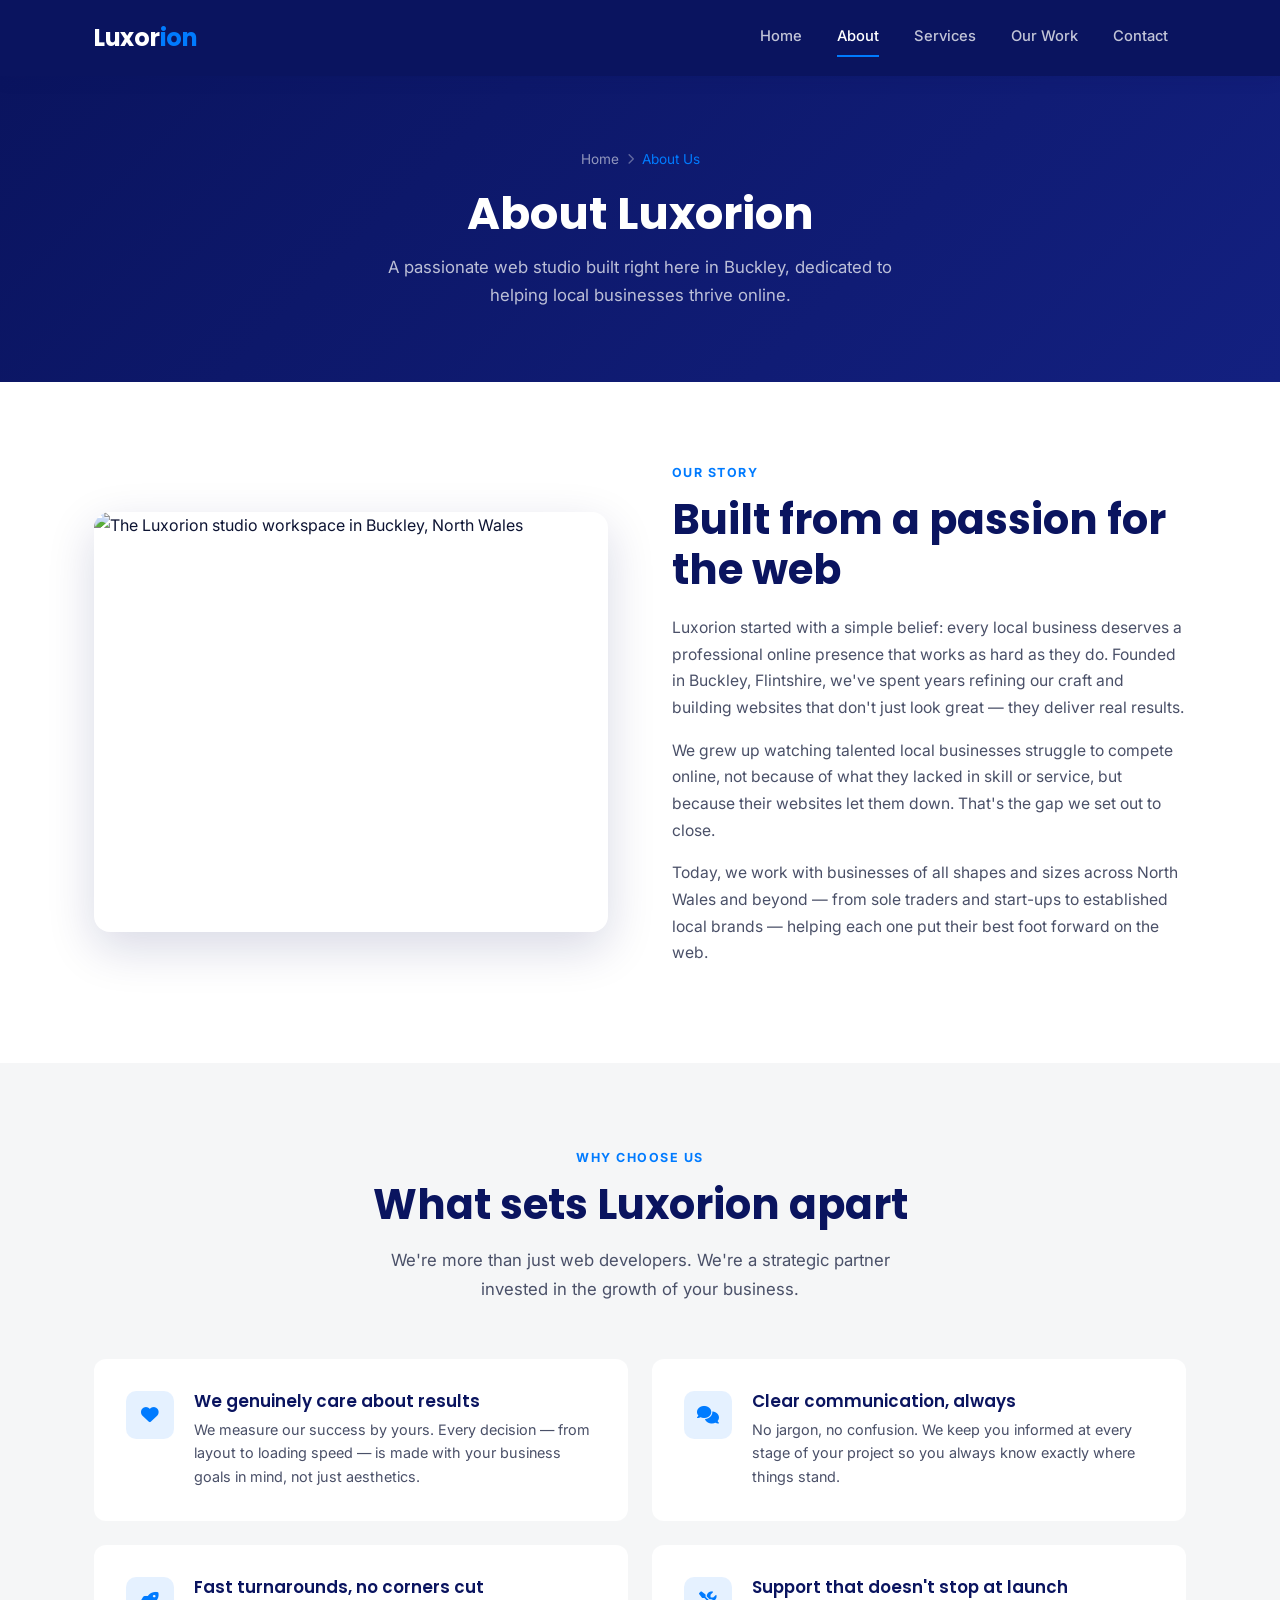
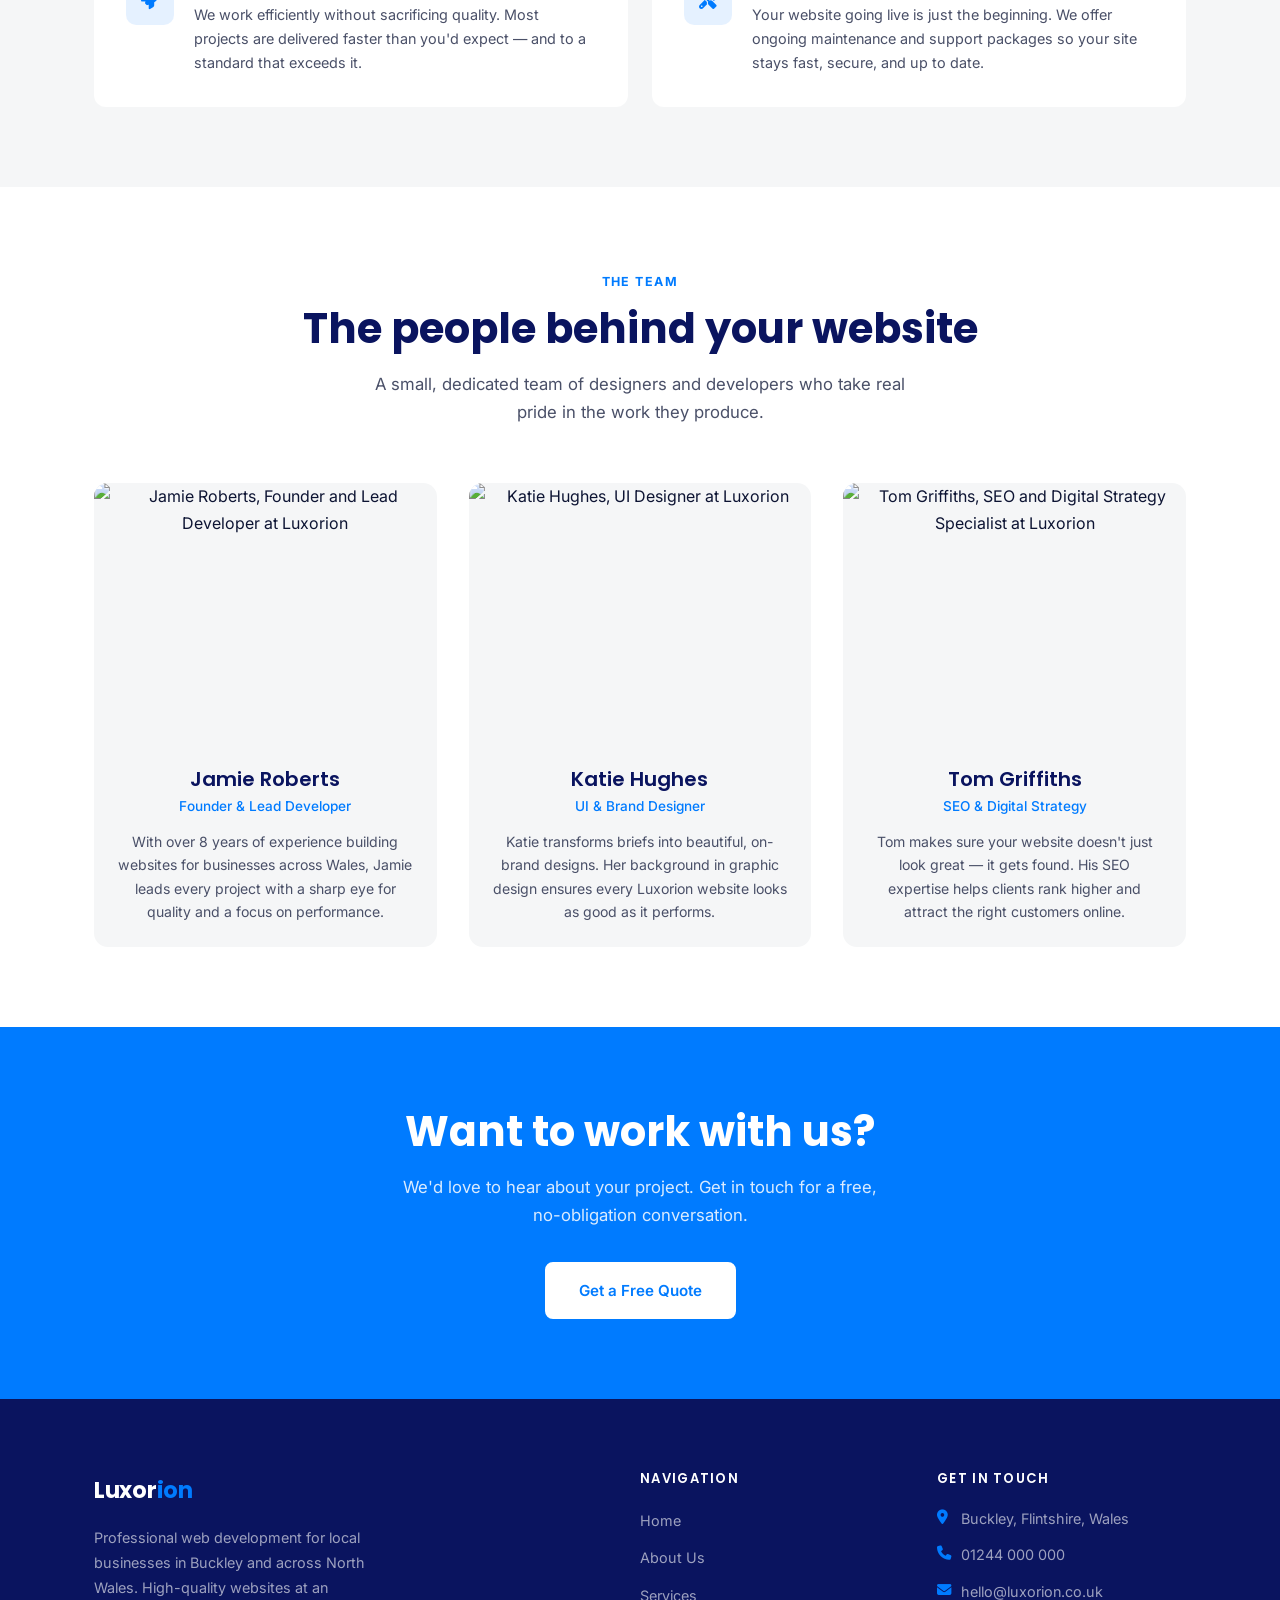
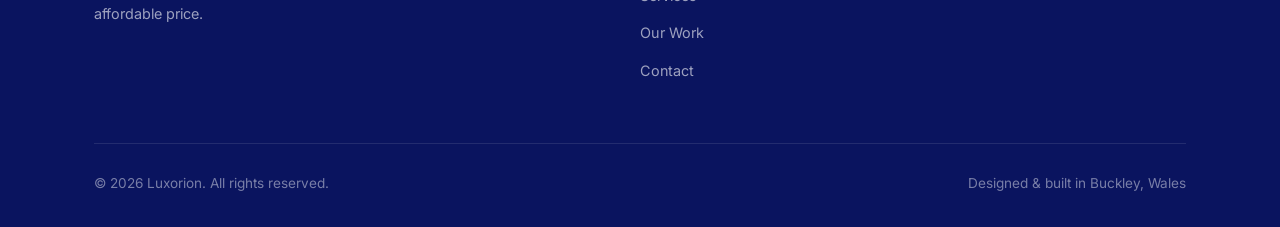
==== about.html @ d118418c "revamp website" ====
<!DOCTYPE html>
<html lang="en">
<head>
  <meta charset="UTF-8" />
  <meta name="viewport" content="width=device-width, initial-scale=1.0" />
  <title>About Us — Luxorion Web Development</title>
  <meta name="description" content="Learn about Luxorion — a web development studio based in Buckley, North Wales, passionate about helping local businesses succeed online." />
  <link rel="preconnect" href="https://fonts.googleapis.com" />
  <link rel="preconnect" href="https://fonts.gstatic.com" crossorigin />
  <link href="https://fonts.googleapis.com/css2?family=Inter:wght@400;500;600&family=Poppins:wght@600;700;800&display=swap" rel="stylesheet" />
  <link rel="stylesheet" href="https://cdnjs.cloudflare.com/ajax/libs/font-awesome/6.5.0/css/all.min.css" />
  <link rel="stylesheet" href="styles.css" />
</head>
<body>

  <!-- ── Navigation ── -->
  <header class="site-header">
    <div class="nav-inner">
      <a href="index.html" class="nav-logo">Luxor<span>ion</span></a>
      <button class="nav-toggle" aria-label="Toggle navigation menu" aria-expanded="false">
        <i class="fas fa-bars"></i>
      </button>
      <nav class="nav-links" aria-label="Main navigation">
        <a href="index.html">Home</a>
        <a href="about.html" class="active">About</a>
        <a href="services.html">Services</a>
        <a href="gallery.html">Our Work</a>
        <a href="contact.html">Contact</a>
      </nav>
    </div>
  </header>

  <main>

    <!-- ── Page Banner ── -->
    <section class="page-banner">
      <div class="container">
        <nav class="breadcrumb" aria-label="Breadcrumb">
          <a href="index.html">Home</a>
          <i class="fas fa-chevron-right" aria-hidden="true"></i>
          <span>About Us</span>
        </nav>
        <h1>About Luxorion</h1>
        <p>A passionate web studio built right here in Buckley, dedicated to helping local businesses thrive online.</p>
      </div>
    </section>

    <!-- ── Our Story ── -->
    <section class="section about-story">
      <div class="container">
        <div class="about-grid">
          <div class="about-image fade-in">
            <img
              src="https://picsum.photos/seed/luxorion-story/680/480"
              alt="The Luxorion studio workspace in Buckley, North Wales"
            />
          </div>
          <div class="about-text fade-in">
            <span class="eyebrow">Our Story</span>
            <h2>Built from a passion for the web</h2>
            <p>Luxorion started with a simple belief: every local business deserves a professional online presence that works as hard as they do. Founded in Buckley, Flintshire, we've spent years refining our craft and building websites that don't just look great — they deliver real results.</p>
            <p>We grew up watching talented local businesses struggle to compete online, not because of what they lacked in skill or service, but because their websites let them down. That's the gap we set out to close.</p>
            <p>Today, we work with businesses of all shapes and sizes across North Wales and beyond — from sole traders and start-ups to established local brands — helping each one put their best foot forward on the web.</p>
          </div>
        </div>
      </div>
    </section>

    <!-- ── Why Choose Us ── -->
    <section class="section why-us">
      <div class="container">
        <div class="section-header fade-in">
          <span class="eyebrow">Why Choose Us</span>
          <h2>What sets Luxorion apart</h2>
          <p>We're more than just web developers. We're a strategic partner invested in the growth of your business.</p>
        </div>

        <div class="why-us-grid">
          <article class="why-card fade-in">
            <div class="why-icon" aria-hidden="true">
              <i class="fas fa-heart"></i>
            </div>
            <div>
              <h3>We genuinely care about results</h3>
              <p>We measure our success by yours. Every decision — from layout to loading speed — is made with your business goals in mind, not just aesthetics.</p>
            </div>
          </article>

          <article class="why-card fade-in">
            <div class="why-icon" aria-hidden="true">
              <i class="fas fa-comments"></i>
            </div>
            <div>
              <h3>Clear communication, always</h3>
              <p>No jargon, no confusion. We keep you informed at every stage of your project so you always know exactly where things stand.</p>
            </div>
          </article>

          <article class="why-card fade-in">
            <div class="why-icon" aria-hidden="true">
              <i class="fas fa-rocket"></i>
            </div>
            <div>
              <h3>Fast turnarounds, no corners cut</h3>
              <p>We work efficiently without sacrificing quality. Most projects are delivered faster than you'd expect — and to a standard that exceeds it.</p>
            </div>
          </article>

          <article class="why-card fade-in">
            <div class="why-icon" aria-hidden="true">
              <i class="fas fa-tools"></i>
            </div>
            <div>
              <h3>Support that doesn't stop at launch</h3>
              <p>Your website going live is just the beginning. We offer ongoing maintenance and support packages so your site stays fast, secure, and up to date.</p>
            </div>
          </article>
        </div>
      </div>
    </section>

    <!-- ── Team ── -->
    <section class="section team-section">
      <div class="container">
        <div class="section-header fade-in">
          <span class="eyebrow">The Team</span>
          <h2>The people behind your website</h2>
          <p>A small, dedicated team of designers and developers who take real pride in the work they produce.</p>
        </div>

        <div class="team-grid">
          <article class="team-card fade-in">
            <img
              src="https://picsum.photos/seed/luxorion-team1/400/300"
              alt="Jamie Roberts, Founder and Lead Developer at Luxorion"
            />
            <div class="team-card-body">
              <h3>Jamie Roberts</h3>
              <span class="team-role">Founder &amp; Lead Developer</span>
              <p>With over 8 years of experience building websites for businesses across Wales, Jamie leads every project with a sharp eye for quality and a focus on performance.</p>
            </div>
          </article>

          <article class="team-card fade-in">
            <img
              src="https://picsum.photos/seed/luxorion-team2/400/300"
              alt="Katie Hughes, UI Designer at Luxorion"
            />
            <div class="team-card-body">
              <h3>Katie Hughes</h3>
              <span class="team-role">UI &amp; Brand Designer</span>
              <p>Katie transforms briefs into beautiful, on-brand designs. Her background in graphic design ensures every Luxorion website looks as good as it performs.</p>
            </div>
          </article>

          <article class="team-card fade-in">
            <img
              src="https://picsum.photos/seed/luxorion-team3/400/300"
              alt="Tom Griffiths, SEO and Digital Strategy Specialist at Luxorion"
            />
            <div class="team-card-body">
              <h3>Tom Griffiths</h3>
              <span class="team-role">SEO &amp; Digital Strategy</span>
              <p>Tom makes sure your website doesn't just look great — it gets found. His SEO expertise helps clients rank higher and attract the right customers online.</p>
            </div>
          </article>
        </div>
      </div>
    </section>

    <!-- ── CTA Banner ── -->
    <section class="cta-banner fade-in">
      <div class="container">
        <h2>Want to work with us?</h2>
        <p>We'd love to hear about your project. Get in touch for a free, no-obligation conversation.</p>
        <a href="contact.html" class="btn btn-primary">Get a Free Quote</a>
      </div>
    </section>

  </main>

  <!-- ── Footer ── -->
  <footer class="site-footer">
    <div class="container">
      <div class="footer-grid">
        <div class="footer-brand">
          <a href="index.html" class="nav-logo">Luxor<span>ion</span></a>
          <p>Professional web development for local businesses in Buckley and across North Wales. High-quality websites at an affordable price.</p>
        </div>

        <div class="footer-col">
          <h4>Navigation</h4>
          <ul>
            <li><a href="index.html">Home</a></li>
            <li><a href="about.html">About Us</a></li>
            <li><a href="services.html">Services</a></li>
            <li><a href="gallery.html">Our Work</a></li>
            <li><a href="contact.html">Contact</a></li>
          </ul>
        </div>

        <div class="footer-col">
          <h4>Get In Touch</h4>
          <p class="footer-contact-item">
            <i class="fas fa-map-marker-alt" aria-hidden="true"></i>
            Buckley, Flintshire, Wales
          </p>
          <p class="footer-contact-item">
            <i class="fas fa-phone" aria-hidden="true"></i>
            01244 000 000
          </p>
          <p class="footer-contact-item">
            <i class="fas fa-envelope" aria-hidden="true"></i>
            hello@luxorion.co.uk
          </p>
        </div>
      </div>

      <div class="footer-bottom">
        <p>&copy; 2026 Luxorion. All rights reserved.</p>
        <p>Designed &amp; built in Buckley, Wales</p>
      </div>
    </div>
  </footer>

  <script src="main.js"></script>
</body>
</html>
---- styles.css ----
/* ============================================
   Luxorion — Shared Stylesheet
   Brand colours: #0A145F | #007BFF | #F5F6F7 | #C0C0C0
   ============================================ */

/* ── Reset ── */
*, *::before, *::after {
  box-sizing: border-box;
  margin: 0;
  padding: 0;
}

/* ── Variables ── */
:root {
  --navy:       #0A145F;
  --blue:       #007BFF;
  --light:      #F5F6F7;
  --silver:     #C0C0C0;
  --white:      #ffffff;
  --text-dark:  #0d1433;
  --text-body:  #4a5068;
  --blue-dark:  #0062cc;
  --shadow-sm:  rgba(10, 20, 95, 0.08);
  --shadow-md:  rgba(10, 20, 95, 0.16);
  --transition: 0.25s ease;
}

html {
  scroll-behavior: smooth;
}

body {
  font-family: 'Inter', sans-serif;
  color: var(--text-dark);
  background: var(--white);
  line-height: 1.7;
  font-size: 16px;
}

img {
  max-width: 100%;
  height: auto;
  display: block;
}

a {
  color: inherit;
  text-decoration: none;
}

ul {
  list-style: none;
}

/* ── Typography ── */
h1, h2, h3, h4 {
  font-family: 'Poppins', sans-serif;
  line-height: 1.2;
  color: var(--navy);
}

h1 { font-size: clamp(2.2rem, 5vw, 3.5rem); font-weight: 700; }
h2 { font-size: clamp(1.8rem, 4vw, 2.6rem); font-weight: 700; }
h3 { font-size: 1.25rem; font-weight: 600; }
h4 { font-size: 1rem; font-weight: 600; }

p { color: var(--text-body); }


/* ════════════════════════════
   BUTTONS
════════════════════════════ */
.btn {
  display: inline-block;
  padding: 0.85rem 2rem;
  border-radius: 8px;
  font-family: 'Inter', sans-serif;
  font-size: 0.95rem;
  font-weight: 600;
  cursor: pointer;
  transition: all var(--transition);
  border: 2px solid transparent;
  text-decoration: none;
  white-space: nowrap;
}

.btn-primary {
  background: var(--blue);
  color: var(--white);
  border-color: var(--blue);
}
.btn-primary:hover {
  background: var(--blue-dark);
  border-color: var(--blue-dark);
  transform: translateY(-2px);
  box-shadow: 0 6px 20px rgba(0, 123, 255, 0.35);
}

.btn-outline {
  background: transparent;
  color: var(--white);
  border-color: rgba(255, 255, 255, 0.6);
}
.btn-outline:hover {
  background: var(--white);
  color: var(--navy);
  border-color: var(--white);
  transform: translateY(-2px);
}

.btn-outline-navy {
  background: transparent;
  color: var(--navy);
  border-color: var(--navy);
}
.btn-outline-navy:hover {
  background: var(--navy);
  color: var(--white);
  transform: translateY(-2px);
}


/* ════════════════════════════
   LAYOUT UTILITIES
════════════════════════════ */
.container {
  max-width: 1140px;
  margin: 0 auto;
  padding: 0 1.5rem;
}

.section {
  padding: 5rem 0;
}

.section-header {
  text-align: center;
  margin-bottom: 3.5rem;
}

.section-header .eyebrow,
.eyebrow {
  display: inline-block;
  font-size: 0.78rem;
  font-weight: 700;
  letter-spacing: 0.12em;
  text-transform: uppercase;
  color: var(--blue);
  margin-bottom: 0.75rem;
}

.section-header h2 {
  margin-bottom: 1rem;
}

.section-header p {
  max-width: 560px;
  margin: 0 auto;
  font-size: 1.05rem;
}


/* ════════════════════════════
   NAVIGATION
════════════════════════════ */
.site-header {
  position: sticky;
  top: 0;
  z-index: 1000;
  background: var(--navy);
  box-shadow: 0 2px 16px var(--shadow-md);
}

.nav-inner {
  display: flex;
  align-items: center;
  justify-content: space-between;
  padding: 1.1rem 1.5rem;
  max-width: 1140px;
  margin: 0 auto;
  position: relative;
}

.nav-logo {
  font-family: 'Poppins', sans-serif;
  font-size: 1.5rem;
  font-weight: 700;
  color: var(--white);
  text-decoration: none;
  letter-spacing: -0.3px;
}

.nav-logo span {
  color: var(--blue);
}

.nav-links {
  display: flex;
  align-items: center;
  gap: 0;
}

.nav-links a {
  color: rgba(255, 255, 255, 0.75);
  font-size: 0.92rem;
  font-weight: 500;
  text-decoration: none;
  transition: color var(--transition), border-color var(--transition);
  padding: 0.35rem 0;
  margin: 0 1.1rem;
  border-bottom: 2px solid transparent;
}

.nav-links a:hover,
.nav-links a.active {
  color: var(--white);
  border-bottom-color: var(--blue);
}

/* Hamburger toggle */
.nav-toggle {
  display: none;
  background: none;
  border: none;
  color: var(--white);
  font-size: 1.4rem;
  cursor: pointer;
  padding: 0.25rem;
  line-height: 1;
}


/* ════════════════════════════
   FOOTER
════════════════════════════ */
.site-footer {
  background: var(--navy);
  padding: 4.5rem 0 2rem;
}

.footer-grid {
  display: grid;
  grid-template-columns: 2fr 1fr 1fr;
  gap: 3rem;
  margin-bottom: 3rem;
}

.footer-brand .nav-logo {
  font-size: 1.4rem;
  display: inline-block;
  margin-bottom: 1rem;
}

.footer-brand p {
  font-size: 0.9rem;
  line-height: 1.75;
  max-width: 280px;
  color: rgba(255, 255, 255, 0.6);
}

.footer-col h4 {
  color: var(--white);
  font-family: 'Poppins', sans-serif;
  font-size: 0.82rem;
  font-weight: 600;
  text-transform: uppercase;
  letter-spacing: 0.1em;
  margin-bottom: 1.25rem;
}

.footer-col ul li {
  margin-bottom: 0.65rem;
}

.footer-col ul li a {
  color: rgba(255, 255, 255, 0.6);
  font-size: 0.9rem;
  text-decoration: none;
  transition: color var(--transition);
}

.footer-col ul li a:hover {
  color: var(--white);
}

.footer-contact-item {
  display: flex;
  align-items: flex-start;
  gap: 0.65rem;
  margin-bottom: 0.75rem;
  color: rgba(255, 255, 255, 0.6);
  font-size: 0.9rem;
}

.footer-contact-item i {
  color: var(--blue);
  margin-top: 0.2rem;
  flex-shrink: 0;
  width: 14px;
}

.footer-bottom {
  border-top: 1px solid rgba(255, 255, 255, 0.1);
  padding-top: 1.75rem;
  display: flex;
  align-items: center;
  justify-content: space-between;
  flex-wrap: wrap;
  gap: 0.75rem;
}

.footer-bottom p {
  font-size: 0.85rem;
  color: rgba(255, 255, 255, 0.45);
  margin: 0;
}


/* ════════════════════════════
   FADE-IN ANIMATION
════════════════════════════ */
.fade-in {
  opacity: 0;
  transform: translateY(28px);
  transition: opacity 0.65s ease, transform 0.65s ease;
}

.fade-in.visible {
  opacity: 1;
  transform: translateY(0);
}


/* ════════════════════════════
   HOME — HERO
════════════════════════════ */
.hero {
  background: linear-gradient(135deg, var(--navy) 0%, #132080 60%, #1a2a8a 100%);
  padding: 7rem 0 6rem;
  text-align: center;
  position: relative;
  overflow: hidden;
}

/* Subtle pattern overlay */
.hero::before {
  content: '';
  position: absolute;
  inset: 0;
  background-image:
    radial-gradient(circle at 20% 30%, rgba(0, 123, 255, 0.15) 0%, transparent 50%),
    radial-gradient(circle at 80% 70%, rgba(0, 123, 255, 0.1) 0%, transparent 40%);
  pointer-events: none;
}

.hero-content {
  position: relative;
  z-index: 1;
  max-width: 780px;
  margin: 0 auto;
}

.hero .eyebrow {
  color: rgba(0, 123, 255, 0.9);
  background: rgba(0, 123, 255, 0.12);
  border: 1px solid rgba(0, 123, 255, 0.25);
  border-radius: 999px;
  padding: 0.35rem 1.1rem;
  margin-bottom: 1.75rem;
}

.hero h1 {
  color: var(--white);
  font-size: clamp(2.5rem, 6vw, 4rem);
  margin-bottom: 1.5rem;
  letter-spacing: -1px;
}

.hero p {
  color: rgba(255, 255, 255, 0.78);
  font-size: 1.1rem;
  max-width: 580px;
  margin: 0 auto 2.5rem;
}

.hero-actions {
  display: flex;
  gap: 1rem;
  justify-content: center;
  flex-wrap: wrap;
}


/* ════════════════════════════
   HOME — HIGHLIGHTS
════════════════════════════ */
.highlights-section {
  background: var(--white);
}

.highlights-grid {
  display: grid;
  grid-template-columns: repeat(3, 1fr);
  gap: 2rem;
}

.highlight-card {
  background: var(--light);
  border-radius: 14px;
  padding: 2.5rem 2rem;
  text-align: center;
  transition: box-shadow var(--transition), transform var(--transition);
}

.highlight-card:hover {
  transform: translateY(-4px);
  box-shadow: 0 12px 32px var(--shadow-md);
}

.highlight-icon {
  width: 60px;
  height: 60px;
  border-radius: 14px;
  background: rgba(0, 123, 255, 0.1);
  display: flex;
  align-items: center;
  justify-content: center;
  margin: 0 auto 1.5rem;
  font-size: 1.5rem;
  color: var(--blue);
}

.highlight-card h3 {
  margin-bottom: 0.75rem;
}

.highlight-card p {
  font-size: 0.95rem;
  line-height: 1.7;
}


/* ════════════════════════════
   HOME — TESTIMONIALS
════════════════════════════ */
.testimonials-section {
  background: var(--light);
}

.testimonials-grid {
  display: grid;
  grid-template-columns: repeat(3, 1fr);
  gap: 2rem;
}

.testimonial-card {
  background: var(--white);
  border-radius: 14px;
  padding: 2.25rem;
  box-shadow: 0 4px 16px var(--shadow-sm);
  display: flex;
  flex-direction: column;
  gap: 1rem;
  transition: box-shadow var(--transition), transform var(--transition);
}

.testimonial-card:hover {
  transform: translateY(-3px);
  box-shadow: 0 10px 28px var(--shadow-md);
}

.stars {
  color: #f59e0b;
  font-size: 0.9rem;
  display: flex;
  gap: 0.2rem;
}

.testimonial-card p {
  font-size: 0.95rem;
  line-height: 1.75;
  font-style: italic;
  flex: 1;
}

.testimonial-author strong {
  display: block;
  color: var(--navy);
  font-family: 'Poppins', sans-serif;
  font-size: 0.95rem;
}

.testimonial-author span {
  font-size: 0.82rem;
  color: var(--silver);
}


/* ════════════════════════════
   HOME — CTA BANNER
════════════════════════════ */
.cta-banner {
  background: var(--blue);
  padding: 5rem 0;
  text-align: center;
}

.cta-banner h2 {
  color: var(--white);
  margin-bottom: 1rem;
}

.cta-banner p {
  color: rgba(255, 255, 255, 0.85);
  font-size: 1.05rem;
  max-width: 500px;
  margin: 0 auto 2rem;
}

.cta-banner .btn-primary {
  background: var(--white);
  color: var(--blue);
  border-color: var(--white);
}

.cta-banner .btn-primary:hover {
  background: var(--light);
  border-color: var(--light);
  color: var(--navy);
}


/* ════════════════════════════
   PAGE BANNER (inner pages)
════════════════════════════ */
.page-banner {
  background: linear-gradient(135deg, var(--navy) 0%, #132080 100%);
  padding: 4.5rem 0;
  text-align: center;
}

.page-banner h1 {
  color: var(--white);
  font-size: clamp(2rem, 4vw, 2.8rem);
  margin-bottom: 0.75rem;
}

.page-banner p {
  color: rgba(255, 255, 255, 0.72);
  font-size: 1.05rem;
  max-width: 520px;
  margin: 0 auto;
}

.breadcrumb {
  display: flex;
  align-items: center;
  justify-content: center;
  gap: 0.5rem;
  margin-bottom: 1rem;
  font-size: 0.85rem;
}

.breadcrumb a {
  color: rgba(255, 255, 255, 0.55);
  text-decoration: none;
  transition: color var(--transition);
}

.breadcrumb a:hover {
  color: var(--white);
}

.breadcrumb span {
  color: var(--blue);
}

.breadcrumb i {
  color: rgba(255, 255, 255, 0.35);
  font-size: 0.7rem;
}


/* ════════════════════════════
   ABOUT PAGE
════════════════════════════ */
.about-story {
  background: var(--white);
}

.about-grid {
  display: grid;
  grid-template-columns: 1fr 1fr;
  gap: 4rem;
  align-items: center;
}

.about-image {
  border-radius: 16px;
  overflow: hidden;
  box-shadow: 0 16px 48px var(--shadow-md);
}

.about-image img {
  width: 100%;
  height: 420px;
  object-fit: cover;
}

.about-text .eyebrow {
  display: block;
  margin-bottom: 0.75rem;
}

.about-text h2 {
  margin-bottom: 1.25rem;
}

.about-text p {
  margin-bottom: 1rem;
  font-size: 0.98rem;
}

/* Why Choose Us */
.why-us {
  background: var(--light);
}

.why-us-grid {
  display: grid;
  grid-template-columns: repeat(2, 1fr);
  gap: 1.5rem;
}

.why-card {
  background: var(--white);
  border-radius: 12px;
  padding: 2rem;
  display: flex;
  gap: 1.25rem;
  align-items: flex-start;
  transition: box-shadow var(--transition), transform var(--transition);
}

.why-card:hover {
  box-shadow: 0 8px 24px var(--shadow-md);
  transform: translateY(-2px);
}

.why-icon {
  width: 48px;
  height: 48px;
  border-radius: 10px;
  background: rgba(0, 123, 255, 0.1);
  display: flex;
  align-items: center;
  justify-content: center;
  flex-shrink: 0;
  color: var(--blue);
  font-size: 1.1rem;
}

.why-card h3 {
  font-size: 1.05rem;
  margin-bottom: 0.4rem;
}

.why-card p {
  font-size: 0.9rem;
  line-height: 1.65;
}

/* Team section */
.team-section {
  background: var(--white);
}

.team-grid {
  display: grid;
  grid-template-columns: repeat(3, 1fr);
  gap: 2rem;
}

.team-card {
  text-align: center;
  background: var(--light);
  border-radius: 14px;
  overflow: hidden;
  transition: box-shadow var(--transition), transform var(--transition);
}

.team-card:hover {
  box-shadow: 0 10px 28px var(--shadow-md);
  transform: translateY(-4px);
}

.team-card img {
  width: 100%;
  height: 260px;
  object-fit: cover;
}

.team-card-body {
  padding: 1.5rem;
}

.team-card h3 {
  margin-bottom: 0.25rem;
}

.team-role {
  font-size: 0.85rem;
  color: var(--blue);
  font-weight: 500;
  margin-bottom: 0.75rem;
  display: block;
}

.team-card p {
  font-size: 0.88rem;
  line-height: 1.65;
}


/* ════════════════════════════
   SERVICES PAGE
════════════════════════════ */
.services-grid {
  display: grid;
  grid-template-columns: repeat(3, 1fr);
  gap: 2rem;
}

.service-card {
  background: var(--white);
  border: 1px solid #e8eaf0;
  border-radius: 14px;
  padding: 2.5rem 2rem;
  display: flex;
  flex-direction: column;
  gap: 1rem;
  transition: border-color var(--transition), box-shadow var(--transition), transform var(--transition);
}

.service-card:hover {
  border-color: var(--blue);
  box-shadow: 0 10px 32px rgba(0, 123, 255, 0.12);
  transform: translateY(-4px);
}

.service-icon {
  width: 56px;
  height: 56px;
  border-radius: 12px;
  background: rgba(0, 123, 255, 0.1);
  display: flex;
  align-items: center;
  justify-content: center;
  font-size: 1.4rem;
  color: var(--blue);
}

.service-card h3 {
  margin: 0;
}

.service-card p {
  font-size: 0.93rem;
  line-height: 1.7;
  flex: 1;
}

.service-card .service-link {
  font-size: 0.88rem;
  font-weight: 600;
  color: var(--blue);
  display: inline-flex;
  align-items: center;
  gap: 0.35rem;
  transition: gap var(--transition);
}

.service-card .service-link:hover {
  gap: 0.6rem;
}

.services-cta {
  background: var(--light);
  padding: 5rem 0;
  text-align: center;
}

.services-cta h2 {
  margin-bottom: 1rem;
}

.services-cta p {
  font-size: 1.05rem;
  max-width: 480px;
  margin: 0 auto 2rem;
}


/* ════════════════════════════
   GALLERY PAGE
════════════════════════════ */
.gallery-section {
  background: var(--white);
}

.gallery-grid {
  display: grid;
  grid-template-columns: repeat(3, 1fr);
  gap: 1.5rem;
}

.gallery-item {
  border-radius: 12px;
  overflow: hidden;
  background: var(--light);
  box-shadow: 0 4px 12px var(--shadow-sm);
  transition: box-shadow var(--transition), transform var(--transition);
  cursor: pointer;
}

.gallery-item:hover {
  box-shadow: 0 12px 32px var(--shadow-md);
  transform: translateY(-4px);
}

.gallery-item img {
  width: 100%;
  height: 240px;
  object-fit: cover;
  transition: transform 0.4s ease;
  display: block;
}

.gallery-item:hover img {
  transform: scale(1.04);
}

.gallery-caption {
  padding: 1rem 1.25rem;
}

.gallery-caption h4 {
  font-size: 0.95rem;
  color: var(--navy);
  margin-bottom: 0.2rem;
}

.gallery-caption p {
  font-size: 0.82rem;
  color: var(--silver);
}

/* Lightbox */
.lightbox-overlay {
  display: none;
  position: fixed;
  inset: 0;
  background: rgba(10, 20, 95, 0.92);
  z-index: 2000;
  align-items: center;
  justify-content: center;
  padding: 2rem;
}

.lightbox-overlay.open {
  display: flex;
}

.lightbox-img {
  max-width: 900px;
  width: 100%;
  max-height: 80vh;
  object-fit: contain;
  border-radius: 10px;
}

.lightbox-close {
  position: absolute;
  top: 1.5rem;
  right: 1.5rem;
  background: none;
  border: none;
  color: var(--white);
  font-size: 2rem;
  cursor: pointer;
  line-height: 1;
  opacity: 0.8;
  transition: opacity var(--transition);
}

.lightbox-close:hover {
  opacity: 1;
}


/* ════════════════════════════
   CONTACT PAGE
════════════════════════════ */
.contact-section {
  background: var(--white);
}

.contact-grid {
  display: grid;
  grid-template-columns: 3fr 2fr;
  gap: 4rem;
  align-items: flex-start;
}

/* Form */
.contact-form-wrap h3 {
  margin-bottom: 0.5rem;
}

.contact-form-wrap > p {
  font-size: 0.95rem;
  margin-bottom: 2rem;
}

.contact-form {
  display: flex;
  flex-direction: column;
  gap: 1.25rem;
}

.form-row {
  display: grid;
  grid-template-columns: 1fr 1fr;
  gap: 1.25rem;
}

.form-group {
  display: flex;
  flex-direction: column;
  gap: 0.4rem;
}

.form-group label {
  font-size: 0.85rem;
  font-weight: 600;
  color: var(--navy);
  letter-spacing: 0.02em;
}

.form-group input,
.form-group textarea,
.form-group select {
  background: var(--light);
  border: 1.5px solid #dde0eb;
  border-radius: 8px;
  padding: 0.8rem 1rem;
  color: var(--text-dark);
  font-family: 'Inter', sans-serif;
  font-size: 0.95rem;
  transition: border-color var(--transition), box-shadow var(--transition);
  outline: none;
  width: 100%;
  appearance: none;
}

.form-group input:focus,
.form-group textarea:focus,
.form-group select:focus {
  border-color: var(--blue);
  box-shadow: 0 0 0 3px rgba(0, 123, 255, 0.12);
  background: var(--white);
}

.form-group textarea {
  resize: vertical;
  min-height: 150px;
}

.form-feedback {
  display: none;
  background: rgba(0, 123, 255, 0.08);
  border: 1px solid rgba(0, 123, 255, 0.25);
  border-radius: 8px;
  padding: 1rem 1.25rem;
  color: var(--blue);
  font-size: 0.9rem;
  font-weight: 500;
}

/* Contact info sidebar */
.contact-info-wrap h3 {
  margin-bottom: 0.5rem;
}

.contact-info-wrap > p {
  font-size: 0.95rem;
  margin-bottom: 2rem;
}

.contact-info-items {
  display: flex;
  flex-direction: column;
  gap: 1.5rem;
  margin-bottom: 2.5rem;
}

.contact-info-item {
  display: flex;
  gap: 1rem;
  align-items: flex-start;
}

.contact-info-icon {
  width: 42px;
  height: 42px;
  border-radius: 10px;
  background: rgba(0, 123, 255, 0.1);
  display: flex;
  align-items: center;
  justify-content: center;
  color: var(--blue);
  font-size: 1rem;
  flex-shrink: 0;
}

.contact-info-item h4 {
  font-size: 0.85rem;
  text-transform: uppercase;
  letter-spacing: 0.06em;
  margin-bottom: 0.2rem;
  color: var(--navy);
}

.contact-info-item p {
  font-size: 0.92rem;
  line-height: 1.5;
}

/* Map */
.map-section {
  background: var(--light);
  padding: 4rem 0;
}

.map-wrapper {
  border-radius: 14px;
  overflow: hidden;
  box-shadow: 0 8px 24px var(--shadow-md);
  line-height: 0;
}

.map-wrapper iframe {
  width: 100%;
  height: 420px;
  border: none;
  display: block;
}


/* ════════════════════════════
   RESPONSIVE — TABLET
════════════════════════════ */
@media (max-width: 992px) {
  .highlights-grid,
  .testimonials-grid,
  .services-grid,
  .team-grid {
    grid-template-columns: repeat(2, 1fr);
  }

  .gallery-grid {
    grid-template-columns: repeat(2, 1fr);
  }

  .about-grid {
    grid-template-columns: 1fr;
    gap: 2.5rem;
  }

  .about-image img {
    height: 340px;
  }

  .why-us-grid {
    grid-template-columns: 1fr;
  }

  .contact-grid {
    grid-template-columns: 1fr;
    gap: 3rem;
  }

  .footer-grid {
    grid-template-columns: 1fr 1fr;
  }

  .footer-brand {
    grid-column: 1 / -1;
  }
}


/* ════════════════════════════
   RESPONSIVE — MOBILE
════════════════════════════ */
@media (max-width: 768px) {
  /* Nav mobile menu */
  .nav-links {
    display: none;
    position: absolute;
    top: 100%;
    left: 0;
    right: 0;
    background: var(--navy);
    flex-direction: column;
    align-items: stretch;
    gap: 0;
    padding: 0.75rem 0;
    box-shadow: 0 8px 20px var(--shadow-md);
    border-top: 1px solid rgba(255, 255, 255, 0.08);
  }

  .nav-links.open {
    display: flex;
  }

  .nav-links a {
    padding: 0.85rem 2rem;
    margin: 0;
    border-bottom: none;
    border-left: 3px solid transparent;
  }

  .nav-links a.active,
  .nav-links a:hover {
    border-bottom-color: transparent;
    border-left-color: var(--blue);
    background: rgba(255, 255, 255, 0.04);
  }

  .nav-toggle {
    display: block;
  }

  .section {
    padding: 3.5rem 0;
  }

  .highlights-grid,
  .testimonials-grid,
  .services-grid,
  .team-grid,
  .gallery-grid {
    grid-template-columns: 1fr;
  }

  .form-row {
    grid-template-columns: 1fr;
  }

  .hero {
    padding: 5rem 0 4rem;
  }

  .hero-actions {
    flex-direction: column;
    align-items: center;
  }

  .footer-grid {
    grid-template-columns: 1fr;
    gap: 2.5rem;
  }

  .footer-bottom {
    flex-direction: column;
    text-align: center;
  }

  .cta-banner {
    padding: 3.5rem 0;
  }

  .page-banner {
    padding: 3rem 0;
  }
}

@media (max-width: 480px) {
  .btn {
    width: 100%;
    text-align: center;
  }

  .hero-actions .btn {
    width: auto;
    min-width: 200px;
  }

  h1 { font-size: 2rem; }
  h2 { font-size: 1.65rem; }
}
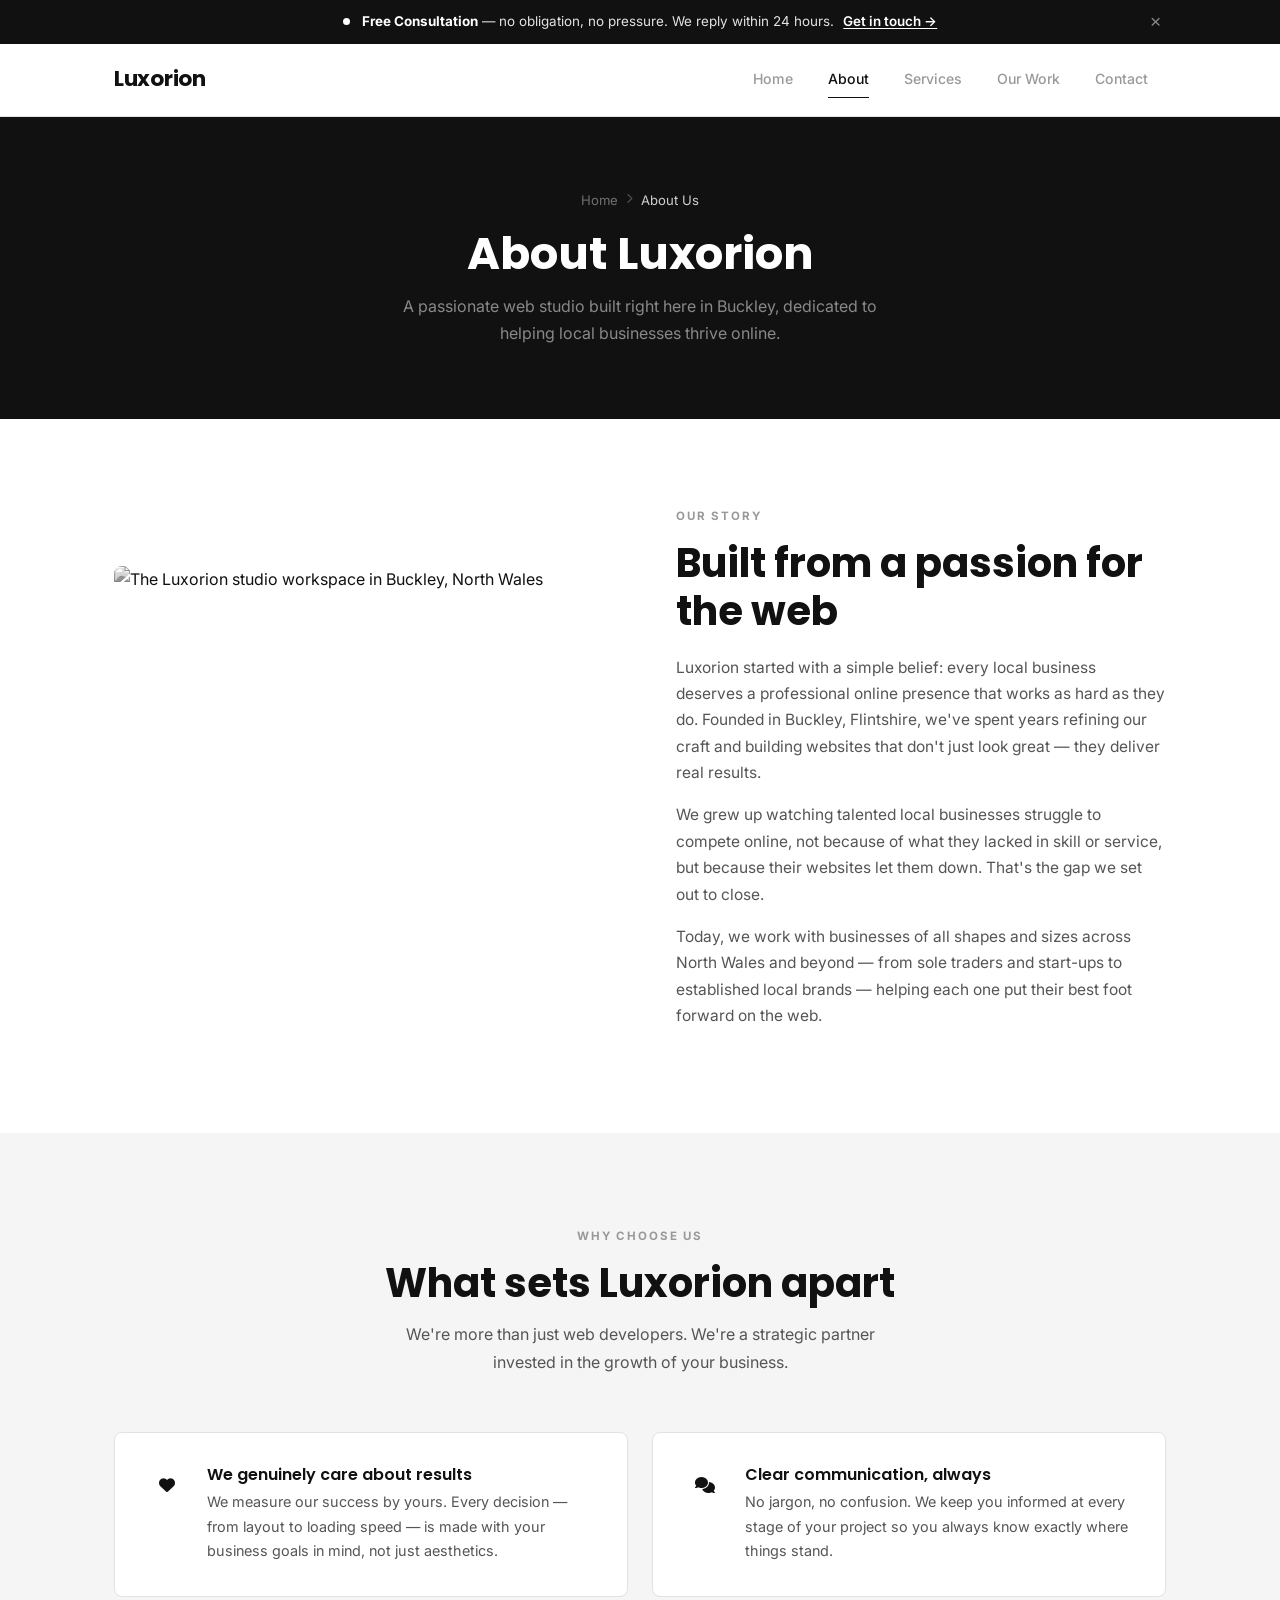
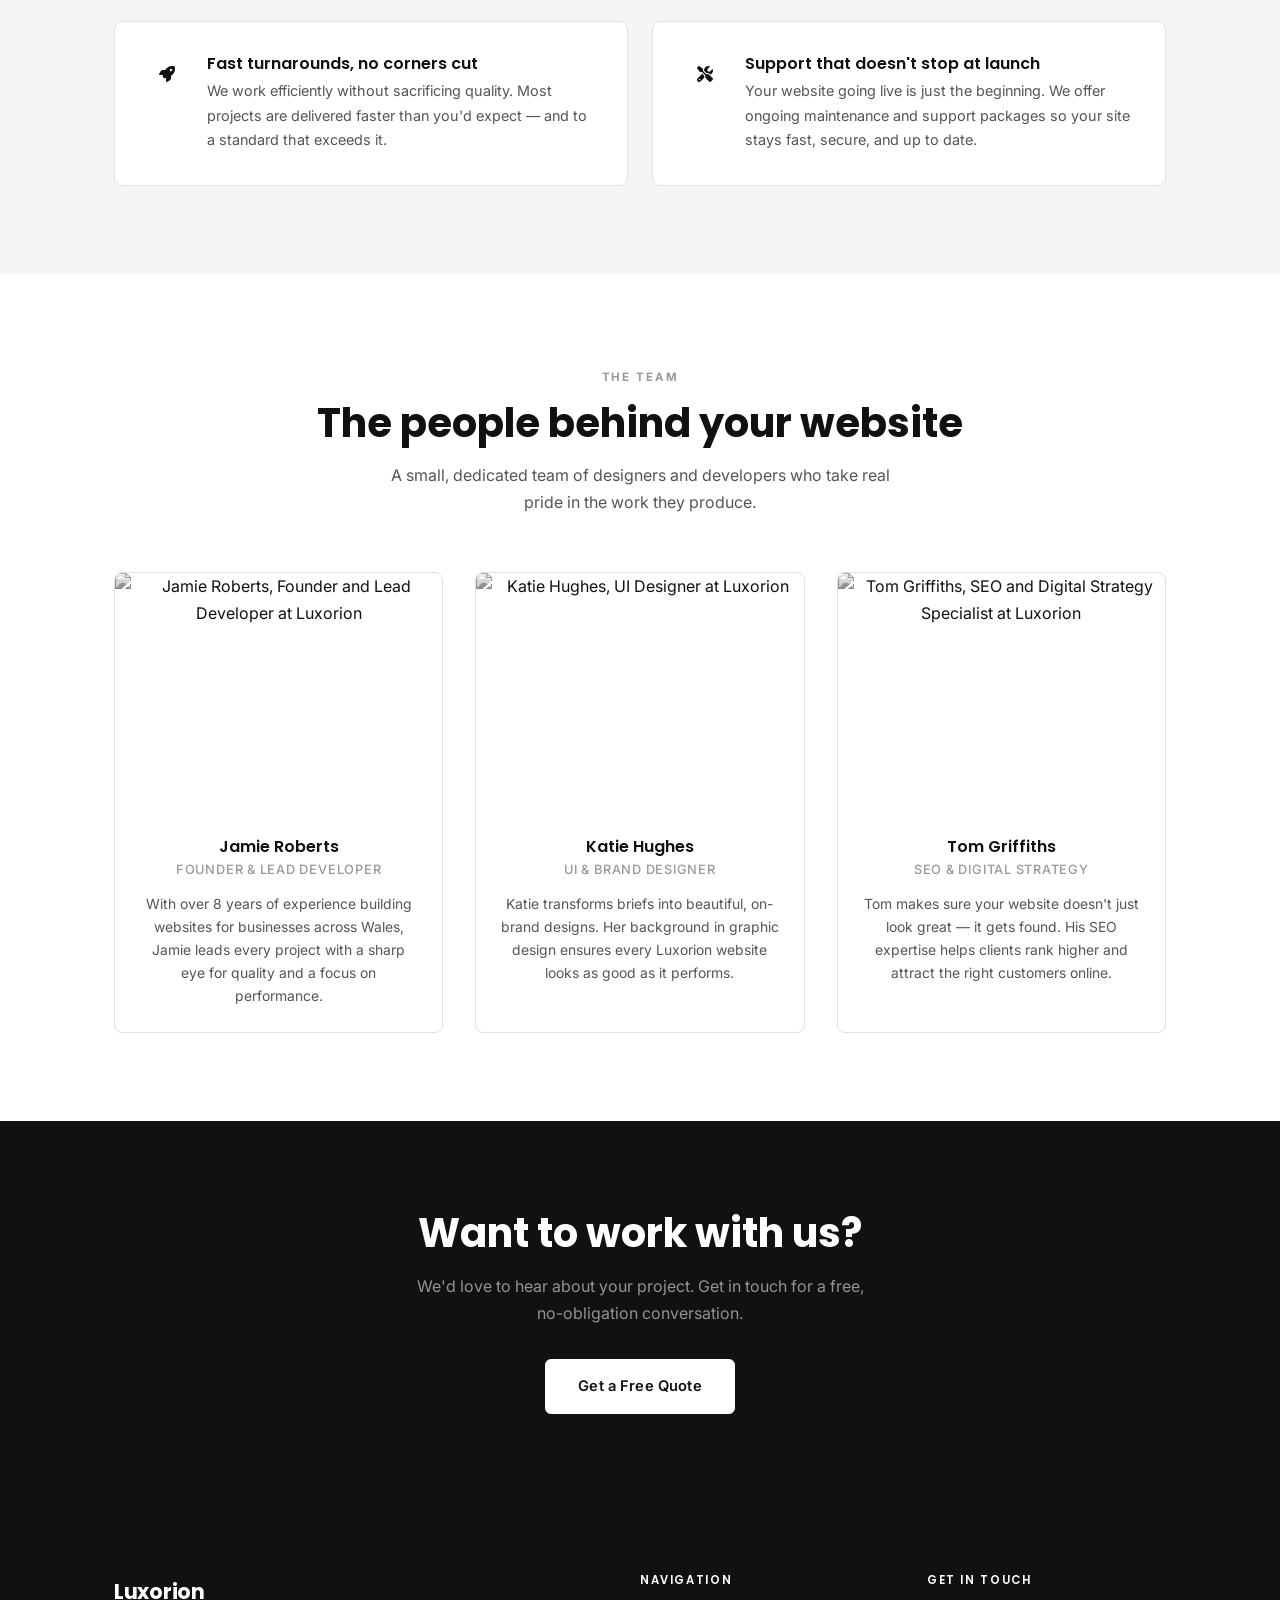
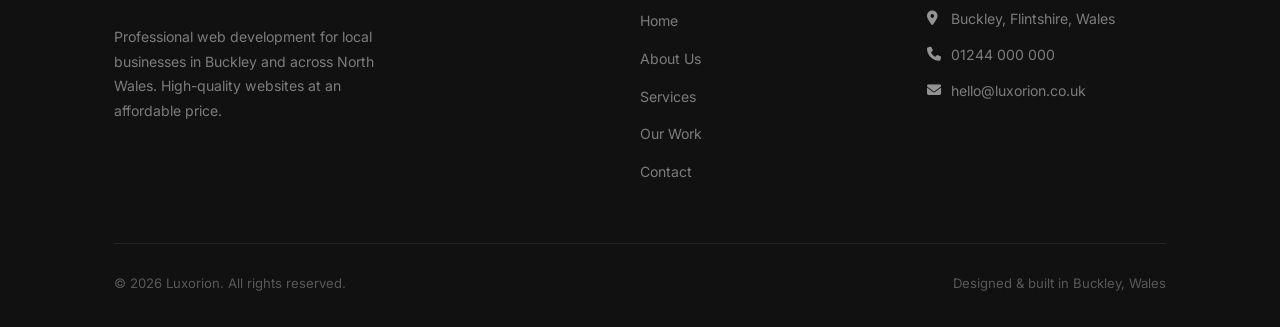
==== commit af7a670c: "add scroll animations, promo bar, and stats strip" ====
--- a/about.html
+++ b/about.html
@@ -12,6 +12,18 @@
   <link rel="stylesheet" href="styles.css" />
 </head>
 <body>
+
+  <!-- ── Promo Bar ── -->
+  <div class="promo-bar" id="promoBar">
+    <div class="promo-inner">
+      <span class="promo-pulse"></span>
+      <p class="promo-msg" id="promoMsg">
+        <strong>Free Consultation</strong> — no obligation, no pressure. We reply within 24 hours.
+        <a href="contact.html">Get in touch →</a>
+      </p>
+      <button class="promo-close" id="promoClose" aria-label="Dismiss banner">&times;</button>
+    </div>
+  </div>
 
   <!-- ── Navigation ── -->
   <header class="site-header">
@@ -49,13 +61,13 @@
     <section class="section about-story">
       <div class="container">
         <div class="about-grid">
-          <div class="about-image fade-in">
+          <div class="about-image slide-left">
             <img
               src="https://picsum.photos/seed/luxorion-story/680/480"
               alt="The Luxorion studio workspace in Buckley, North Wales"
             />
           </div>
-          <div class="about-text fade-in">
+          <div class="about-text slide-right">
             <span class="eyebrow">Our Story</span>
             <h2>Built from a passion for the web</h2>
             <p>Luxorion started with a simple belief: every local business deserves a professional online presence that works as hard as they do. Founded in Buckley, Flintshire, we've spent years refining our craft and building websites that don't just look great — they deliver real results.</p>
@@ -75,7 +87,7 @@
           <p>We're more than just web developers. We're a strategic partner invested in the growth of your business.</p>
         </div>
 
-        <div class="why-us-grid">
+        <div class="why-us-grid stagger-children">
           <article class="why-card fade-in">
             <div class="why-icon" aria-hidden="true">
               <i class="fas fa-heart"></i>
@@ -128,7 +140,7 @@
           <p>A small, dedicated team of designers and developers who take real pride in the work they produce.</p>
         </div>
 
-        <div class="team-grid">
+        <div class="team-grid stagger-children">
           <article class="team-card fade-in">
             <img
               src="https://picsum.photos/seed/luxorion-team1/400/300"
--- a/styles.css
+++ b/styles.css
@@ -1,6 +1,6 @@
 /* ============================================
    Luxorion — Shared Stylesheet
-   Brand colours: #0A145F | #007BFF | #F5F6F7 | #C0C0C0
+   Palette: Black / White / Grey — Minimal
    ============================================ */
 
 /* ── Reset ── */
@@ -12,17 +12,18 @@
 
 /* ── Variables ── */
 :root {
-  --navy:       #0A145F;
-  --blue:       #007BFF;
-  --light:      #F5F6F7;
-  --silver:     #C0C0C0;
+  --navy:       #111111;   /* was brand navy → now near-black */
+  --blue:       #111111;   /* was brand blue → now near-black */
+  --light:      #f5f5f5;   /* off-white section backgrounds  */
+  --silver:     #999999;   /* muted/secondary text            */
   --white:      #ffffff;
-  --text-dark:  #0d1433;
-  --text-body:  #4a5068;
-  --blue-dark:  #0062cc;
-  --shadow-sm:  rgba(10, 20, 95, 0.08);
-  --shadow-md:  rgba(10, 20, 95, 0.16);
-  --transition: 0.25s ease;
+  --text-dark:  #111111;
+  --text-body:  #555555;
+  --blue-dark:  #000000;   /* button hover                   */
+  --border:     #e2e2e2;
+  --shadow-sm:  rgba(0, 0, 0, 0.05);
+  --shadow-md:  rgba(0, 0, 0, 0.10);
+  --transition: 0.22s ease;
 }
 
 html {
@@ -56,13 +57,13 @@
 h1, h2, h3, h4 {
   font-family: 'Poppins', sans-serif;
   line-height: 1.2;
-  color: var(--navy);
+  color: var(--text-dark);
 }
 
 h1 { font-size: clamp(2.2rem, 5vw, 3.5rem); font-weight: 700; }
-h2 { font-size: clamp(1.8rem, 4vw, 2.6rem); font-weight: 700; }
-h3 { font-size: 1.25rem; font-weight: 600; }
-h4 { font-size: 1rem; font-weight: 600; }
+h2 { font-size: clamp(1.8rem, 4vw, 2.5rem); font-weight: 700; }
+h3 { font-size: 1.2rem; font-weight: 600; }
+h4 { font-size: 0.95rem; font-weight: 600; }
 
 p { color: var(--text-body); }
 
@@ -73,50 +74,50 @@
 .btn {
   display: inline-block;
   padding: 0.85rem 2rem;
-  border-radius: 8px;
+  border-radius: 6px;
   font-family: 'Inter', sans-serif;
-  font-size: 0.95rem;
+  font-size: 0.92rem;
   font-weight: 600;
   cursor: pointer;
   transition: all var(--transition);
-  border: 2px solid transparent;
+  border: 1.5px solid transparent;
   text-decoration: none;
   white-space: nowrap;
+  letter-spacing: 0.01em;
 }
 
 .btn-primary {
-  background: var(--blue);
-  color: var(--white);
-  border-color: var(--blue);
+  background: var(--text-dark);
+  color: var(--white);
+  border-color: var(--text-dark);
 }
 .btn-primary:hover {
-  background: var(--blue-dark);
-  border-color: var(--blue-dark);
-  transform: translateY(-2px);
-  box-shadow: 0 6px 20px rgba(0, 123, 255, 0.35);
+  background: #333333;
+  border-color: #333333;
+  transform: translateY(-1px);
 }
 
 .btn-outline {
   background: transparent;
   color: var(--white);
-  border-color: rgba(255, 255, 255, 0.6);
+  border-color: rgba(255, 255, 255, 0.5);
 }
 .btn-outline:hover {
   background: var(--white);
-  color: var(--navy);
+  color: var(--text-dark);
   border-color: var(--white);
-  transform: translateY(-2px);
+  transform: translateY(-1px);
 }
 
 .btn-outline-navy {
   background: transparent;
-  color: var(--navy);
-  border-color: var(--navy);
+  color: var(--text-dark);
+  border-color: var(--text-dark);
 }
 .btn-outline-navy:hover {
-  background: var(--navy);
-  color: var(--white);
-  transform: translateY(-2px);
+  background: var(--text-dark);
+  color: var(--white);
+  transform: translateY(-1px);
 }
 
 
@@ -124,13 +125,13 @@
    LAYOUT UTILITIES
 ════════════════════════════ */
 .container {
-  max-width: 1140px;
+  max-width: 1100px;
   margin: 0 auto;
   padding: 0 1.5rem;
 }
 
 .section {
-  padding: 5rem 0;
+  padding: 5.5rem 0;
 }
 
 .section-header {
@@ -141,22 +142,22 @@
 .section-header .eyebrow,
 .eyebrow {
   display: inline-block;
-  font-size: 0.78rem;
+  font-size: 0.72rem;
   font-weight: 700;
-  letter-spacing: 0.12em;
+  letter-spacing: 0.16em;
   text-transform: uppercase;
-  color: var(--blue);
+  color: var(--silver);
   margin-bottom: 0.75rem;
 }
 
 .section-header h2 {
-  margin-bottom: 1rem;
+  margin-bottom: 0.9rem;
 }
 
 .section-header p {
-  max-width: 560px;
+  max-width: 520px;
   margin: 0 auto;
-  font-size: 1.05rem;
+  font-size: 1rem;
 }
 
 
@@ -167,8 +168,8 @@
   position: sticky;
   top: 0;
   z-index: 1000;
-  background: var(--navy);
-  box-shadow: 0 2px 16px var(--shadow-md);
+  background: var(--white);
+  border-bottom: 1px solid var(--border);
 }
 
 .nav-inner {
@@ -176,22 +177,23 @@
   align-items: center;
   justify-content: space-between;
   padding: 1.1rem 1.5rem;
-  max-width: 1140px;
+  max-width: 1100px;
   margin: 0 auto;
   position: relative;
 }
 
 .nav-logo {
   font-family: 'Poppins', sans-serif;
-  font-size: 1.5rem;
+  font-size: 1.35rem;
   font-weight: 700;
-  color: var(--white);
+  color: var(--text-dark);
   text-decoration: none;
   letter-spacing: -0.3px;
 }
 
+/* Remove the blue span tint on the logo */
 .nav-logo span {
-  color: var(--blue);
+  color: var(--text-dark);
 }
 
 .nav-links {
@@ -201,29 +203,28 @@
 }
 
 .nav-links a {
-  color: rgba(255, 255, 255, 0.75);
-  font-size: 0.92rem;
+  color: var(--silver);
+  font-size: 0.88rem;
   font-weight: 500;
   text-decoration: none;
-  transition: color var(--transition), border-color var(--transition);
+  transition: color var(--transition);
   padding: 0.35rem 0;
   margin: 0 1.1rem;
-  border-bottom: 2px solid transparent;
+  border-bottom: 1.5px solid transparent;
 }
 
 .nav-links a:hover,
 .nav-links a.active {
-  color: var(--white);
-  border-bottom-color: var(--blue);
-}
-
-/* Hamburger toggle */
+  color: var(--text-dark);
+  border-bottom-color: var(--text-dark);
+}
+
 .nav-toggle {
   display: none;
   background: none;
   border: none;
-  color: var(--white);
-  font-size: 1.4rem;
+  color: var(--text-dark);
+  font-size: 1.3rem;
   cursor: pointer;
   padding: 0.25rem;
   line-height: 1;
@@ -234,7 +235,7 @@
    FOOTER
 ════════════════════════════ */
 .site-footer {
-  background: var(--navy);
+  background: var(--text-dark);
   padding: 4.5rem 0 2rem;
 }
 
@@ -246,25 +247,30 @@
 }
 
 .footer-brand .nav-logo {
-  font-size: 1.4rem;
+  font-size: 1.3rem;
   display: inline-block;
   margin-bottom: 1rem;
+  color: var(--white);
+}
+
+.footer-brand .nav-logo span {
+  color: var(--white);
 }
 
 .footer-brand p {
-  font-size: 0.9rem;
+  font-size: 0.88rem;
   line-height: 1.75;
   max-width: 280px;
-  color: rgba(255, 255, 255, 0.6);
+  color: rgba(255, 255, 255, 0.45);
 }
 
 .footer-col h4 {
   color: var(--white);
   font-family: 'Poppins', sans-serif;
-  font-size: 0.82rem;
+  font-size: 0.72rem;
   font-weight: 600;
   text-transform: uppercase;
-  letter-spacing: 0.1em;
+  letter-spacing: 0.14em;
   margin-bottom: 1.25rem;
 }
 
@@ -273,8 +279,8 @@
 }
 
 .footer-col ul li a {
-  color: rgba(255, 255, 255, 0.6);
-  font-size: 0.9rem;
+  color: rgba(255, 255, 255, 0.45);
+  font-size: 0.88rem;
   text-decoration: none;
   transition: color var(--transition);
 }
@@ -288,19 +294,19 @@
   align-items: flex-start;
   gap: 0.65rem;
   margin-bottom: 0.75rem;
-  color: rgba(255, 255, 255, 0.6);
-  font-size: 0.9rem;
+  color: rgba(255, 255, 255, 0.45);
+  font-size: 0.88rem;
 }
 
 .footer-contact-item i {
-  color: var(--blue);
+  color: rgba(255, 255, 255, 0.55);
   margin-top: 0.2rem;
   flex-shrink: 0;
   width: 14px;
 }
 
 .footer-bottom {
-  border-top: 1px solid rgba(255, 255, 255, 0.1);
+  border-top: 1px solid rgba(255, 255, 255, 0.08);
   padding-top: 1.75rem;
   display: flex;
   align-items: center;
@@ -310,18 +316,160 @@
 }
 
 .footer-bottom p {
-  font-size: 0.85rem;
-  color: rgba(255, 255, 255, 0.45);
+  font-size: 0.82rem;
+  color: rgba(255, 255, 255, 0.3);
   margin: 0;
 }
 
 
 /* ════════════════════════════
-   FADE-IN ANIMATION
-════════════════════════════ */
+   PROMO ANNOUNCEMENT BAR
+════════════════════════════ */
+.promo-bar {
+  background: var(--text-dark);
+  color: var(--white);
+  padding: 0.65rem 0;
+  position: relative;
+  overflow: hidden;
+  transition: max-height 0.3s ease, padding 0.3s ease, opacity 0.3s ease;
+  max-height: 60px;
+}
+
+.promo-bar.promo-hide {
+  max-height: 0;
+  padding: 0;
+  opacity: 0;
+}
+
+.promo-inner {
+  display: flex;
+  align-items: center;
+  justify-content: center;
+  gap: 0.75rem;
+  padding: 0 1.5rem;
+  max-width: 1100px;
+  margin: 0 auto;
+  position: relative;
+}
+
+.promo-pulse {
+  width: 7px;
+  height: 7px;
+  border-radius: 50%;
+  background: var(--white);
+  flex-shrink: 0;
+  animation: pulse 1.8s ease infinite;
+}
+
+@keyframes pulse {
+  0%, 100% { opacity: 1;   transform: scale(1); }
+  50%       { opacity: 0.4; transform: scale(1.4); }
+}
+
+.promo-msg {
+  font-size: 0.84rem;
+  color: rgba(255,255,255,0.88);
+  text-align: center;
+  transition: opacity 0.4s ease;
+}
+
+.promo-msg strong {
+  color: var(--white);
+}
+
+.promo-msg a {
+  color: var(--white);
+  font-weight: 600;
+  text-decoration: underline;
+  text-underline-offset: 2px;
+  margin-left: 0.35rem;
+  white-space: nowrap;
+}
+
+.promo-msg a:hover {
+  opacity: 0.75;
+}
+
+.promo-close {
+  position: absolute;
+  right: 1.5rem;
+  background: none;
+  border: none;
+  color: rgba(255,255,255,0.5);
+  font-size: 1.2rem;
+  cursor: pointer;
+  line-height: 1;
+  padding: 0.1rem 0.3rem;
+  transition: color var(--transition);
+}
+
+.promo-close:hover {
+  color: var(--white);
+}
+
+
+/* ════════════════════════════
+   STATS STRIP
+════════════════════════════ */
+.stats-strip {
+  background: var(--white);
+  border-top: 1px solid var(--border);
+  border-bottom: 1px solid var(--border);
+  padding: 2.75rem 0;
+}
+
+.stats-grid {
+  display: grid;
+  grid-template-columns: repeat(4, 1fr);
+  gap: 1rem;
+  text-align: center;
+}
+
+.stat-item {
+  padding: 1rem;
+}
+
+.stat-value {
+  display: flex;
+  align-items: baseline;
+  justify-content: center;
+  gap: 0.1rem;
+  margin-bottom: 0.35rem;
+}
+
+.stat-number {
+  font-family: 'Poppins', sans-serif;
+  font-size: 2.6rem;
+  font-weight: 800;
+  color: var(--text-dark);
+  line-height: 1;
+}
+
+.stat-suffix {
+  font-family: 'Poppins', sans-serif;
+  font-size: 1.4rem;
+  font-weight: 700;
+  color: var(--text-dark);
+  line-height: 1;
+}
+
+.stat-item p {
+  font-size: 0.8rem;
+  font-weight: 500;
+  text-transform: uppercase;
+  letter-spacing: 0.1em;
+  color: var(--silver);
+}
+
+
+/* ════════════════════════════
+   SCROLL ANIMATIONS
+════════════════════════════ */
+
+/* Fade up (default) */
 .fade-in {
   opacity: 0;
-  transform: translateY(28px);
+  transform: translateY(24px);
   transition: opacity 0.65s ease, transform 0.65s ease;
 }
 
@@ -330,56 +478,89 @@
   transform: translateY(0);
 }
 
+/* Slide in from left */
+.slide-left {
+  opacity: 0;
+  transform: translateX(-40px);
+  transition: opacity 0.7s ease, transform 0.7s ease;
+}
+
+.slide-left.visible {
+  opacity: 1;
+  transform: translateX(0);
+}
+
+/* Slide in from right */
+.slide-right {
+  opacity: 0;
+  transform: translateX(40px);
+  transition: opacity 0.7s ease, transform 0.7s ease;
+}
+
+.slide-right.visible {
+  opacity: 1;
+  transform: translateX(0);
+}
+
+/* Scale in */
+.scale-in {
+  opacity: 0;
+  transform: scale(0.94);
+  transition: opacity 0.6s ease, transform 0.6s ease;
+}
+
+.scale-in.visible {
+  opacity: 1;
+  transform: scale(1);
+}
+
+/* Hero entrance — CSS animation on page load (no scroll needed) */
+@keyframes fadeUp {
+  from { opacity: 0; transform: translateY(22px); }
+  to   { opacity: 1; transform: translateY(0); }
+}
+
+.hero-anim-1 { animation: fadeUp 0.65s ease 0.1s both; }
+.hero-anim-2 { animation: fadeUp 0.65s ease 0.3s both; }
+.hero-anim-3 { animation: fadeUp 0.65s ease 0.5s both; }
+.hero-anim-4 { animation: fadeUp 0.65s ease 0.65s both; }
+
 
 /* ════════════════════════════
    HOME — HERO
 ════════════════════════════ */
 .hero {
-  background: linear-gradient(135deg, var(--navy) 0%, #132080 60%, #1a2a8a 100%);
+  background: var(--text-dark);
   padding: 7rem 0 6rem;
   text-align: center;
-  position: relative;
-  overflow: hidden;
-}
-
-/* Subtle pattern overlay */
-.hero::before {
-  content: '';
-  position: absolute;
-  inset: 0;
-  background-image:
-    radial-gradient(circle at 20% 30%, rgba(0, 123, 255, 0.15) 0%, transparent 50%),
-    radial-gradient(circle at 80% 70%, rgba(0, 123, 255, 0.1) 0%, transparent 40%);
-  pointer-events: none;
 }
 
 .hero-content {
-  position: relative;
-  z-index: 1;
-  max-width: 780px;
+  max-width: 720px;
   margin: 0 auto;
 }
 
 .hero .eyebrow {
-  color: rgba(0, 123, 255, 0.9);
-  background: rgba(0, 123, 255, 0.12);
-  border: 1px solid rgba(0, 123, 255, 0.25);
-  border-radius: 999px;
-  padding: 0.35rem 1.1rem;
-  margin-bottom: 1.75rem;
+  color: rgba(255, 255, 255, 0.45);
+  background: transparent;
+  border: none;
+  padding: 0;
+  margin-bottom: 1.5rem;
+  letter-spacing: 0.18em;
 }
 
 .hero h1 {
   color: var(--white);
-  font-size: clamp(2.5rem, 6vw, 4rem);
+  font-size: clamp(2.6rem, 6vw, 4rem);
   margin-bottom: 1.5rem;
-  letter-spacing: -1px;
+  letter-spacing: -1.5px;
+  font-weight: 800;
 }
 
 .hero p {
-  color: rgba(255, 255, 255, 0.78);
-  font-size: 1.1rem;
-  max-width: 580px;
+  color: rgba(255, 255, 255, 0.6);
+  font-size: 1.05rem;
+  max-width: 560px;
   margin: 0 auto 2.5rem;
 }
 
@@ -405,38 +586,37 @@
 }
 
 .highlight-card {
-  background: var(--light);
-  border-radius: 14px;
   padding: 2.5rem 2rem;
-  text-align: center;
-  transition: box-shadow var(--transition), transform var(--transition);
+  border: 1px solid var(--border);
+  border-radius: 8px;
+  text-align: left;
+  transition: border-color var(--transition), box-shadow var(--transition);
 }
 
 .highlight-card:hover {
-  transform: translateY(-4px);
-  box-shadow: 0 12px 32px var(--shadow-md);
+  border-color: #aaaaaa;
+  box-shadow: 0 4px 16px var(--shadow-sm);
 }
 
 .highlight-icon {
-  width: 60px;
-  height: 60px;
-  border-radius: 14px;
-  background: rgba(0, 123, 255, 0.1);
+  width: 44px;
+  height: 44px;
   display: flex;
   align-items: center;
   justify-content: center;
-  margin: 0 auto 1.5rem;
-  font-size: 1.5rem;
-  color: var(--blue);
+  margin-bottom: 1.5rem;
+  font-size: 1.25rem;
+  color: var(--text-dark);
 }
 
 .highlight-card h3 {
-  margin-bottom: 0.75rem;
+  margin-bottom: 0.6rem;
+  font-size: 1.05rem;
 }
 
 .highlight-card p {
-  font-size: 0.95rem;
-  line-height: 1.7;
+  font-size: 0.92rem;
+  line-height: 1.75;
 }
 
 
@@ -455,29 +635,29 @@
 
 .testimonial-card {
   background: var(--white);
-  border-radius: 14px;
-  padding: 2.25rem;
-  box-shadow: 0 4px 16px var(--shadow-sm);
+  border: 1px solid var(--border);
+  border-radius: 8px;
+  padding: 2rem;
   display: flex;
   flex-direction: column;
   gap: 1rem;
-  transition: box-shadow var(--transition), transform var(--transition);
+  transition: border-color var(--transition);
 }
 
 .testimonial-card:hover {
-  transform: translateY(-3px);
-  box-shadow: 0 10px 28px var(--shadow-md);
+  border-color: #aaaaaa;
 }
 
 .stars {
-  color: #f59e0b;
-  font-size: 0.9rem;
+  color: var(--text-dark);
+  font-size: 0.8rem;
   display: flex;
   gap: 0.2rem;
+  opacity: 0.6;
 }
 
 .testimonial-card p {
-  font-size: 0.95rem;
+  font-size: 0.93rem;
   line-height: 1.75;
   font-style: italic;
   flex: 1;
@@ -485,13 +665,13 @@
 
 .testimonial-author strong {
   display: block;
-  color: var(--navy);
+  color: var(--text-dark);
   font-family: 'Poppins', sans-serif;
-  font-size: 0.95rem;
+  font-size: 0.9rem;
 }
 
 .testimonial-author span {
-  font-size: 0.82rem;
+  font-size: 0.8rem;
   color: var(--silver);
 }
 
@@ -500,8 +680,8 @@
    HOME — CTA BANNER
 ════════════════════════════ */
 .cta-banner {
-  background: var(--blue);
-  padding: 5rem 0;
+  background: var(--text-dark);
+  padding: 5.5rem 0;
   text-align: center;
 }
 
@@ -511,22 +691,21 @@
 }
 
 .cta-banner p {
-  color: rgba(255, 255, 255, 0.85);
-  font-size: 1.05rem;
-  max-width: 500px;
+  color: rgba(255, 255, 255, 0.55);
+  font-size: 1rem;
+  max-width: 460px;
   margin: 0 auto 2rem;
 }
 
 .cta-banner .btn-primary {
   background: var(--white);
-  color: var(--blue);
+  color: var(--text-dark);
   border-color: var(--white);
 }
 
 .cta-banner .btn-primary:hover {
   background: var(--light);
   border-color: var(--light);
-  color: var(--navy);
 }
 
 
@@ -534,7 +713,7 @@
    PAGE BANNER (inner pages)
 ════════════════════════════ */
 .page-banner {
-  background: linear-gradient(135deg, var(--navy) 0%, #132080 100%);
+  background: var(--text-dark);
   padding: 4.5rem 0;
   text-align: center;
 }
@@ -546,9 +725,9 @@
 }
 
 .page-banner p {
-  color: rgba(255, 255, 255, 0.72);
-  font-size: 1.05rem;
-  max-width: 520px;
+  color: rgba(255, 255, 255, 0.5);
+  font-size: 1rem;
+  max-width: 500px;
   margin: 0 auto;
 }
 
@@ -558,26 +737,26 @@
   justify-content: center;
   gap: 0.5rem;
   margin-bottom: 1rem;
-  font-size: 0.85rem;
+  font-size: 0.82rem;
 }
 
 .breadcrumb a {
-  color: rgba(255, 255, 255, 0.55);
+  color: rgba(255, 255, 255, 0.4);
   text-decoration: none;
   transition: color var(--transition);
 }
 
 .breadcrumb a:hover {
-  color: var(--white);
+  color: rgba(255, 255, 255, 0.8);
 }
 
 .breadcrumb span {
-  color: var(--blue);
+  color: rgba(255, 255, 255, 0.8);
 }
 
 .breadcrumb i {
-  color: rgba(255, 255, 255, 0.35);
-  font-size: 0.7rem;
+  color: rgba(255, 255, 255, 0.25);
+  font-size: 0.65rem;
 }
 
 
@@ -591,20 +770,20 @@
 .about-grid {
   display: grid;
   grid-template-columns: 1fr 1fr;
-  gap: 4rem;
+  gap: 4.5rem;
   align-items: center;
 }
 
 .about-image {
-  border-radius: 16px;
+  border-radius: 8px;
   overflow: hidden;
-  box-shadow: 0 16px 48px var(--shadow-md);
 }
 
 .about-image img {
   width: 100%;
   height: 420px;
   object-fit: cover;
+  filter: grayscale(100%);
 }
 
 .about-text .eyebrow {
@@ -618,7 +797,7 @@
 
 .about-text p {
   margin-bottom: 1rem;
-  font-size: 0.98rem;
+  font-size: 0.97rem;
 }
 
 /* Why Choose Us */
@@ -634,40 +813,38 @@
 
 .why-card {
   background: var(--white);
-  border-radius: 12px;
+  border: 1px solid var(--border);
+  border-radius: 8px;
   padding: 2rem;
   display: flex;
   gap: 1.25rem;
   align-items: flex-start;
-  transition: box-shadow var(--transition), transform var(--transition);
+  transition: border-color var(--transition);
 }
 
 .why-card:hover {
-  box-shadow: 0 8px 24px var(--shadow-md);
-  transform: translateY(-2px);
+  border-color: #aaaaaa;
 }
 
 .why-icon {
-  width: 48px;
-  height: 48px;
-  border-radius: 10px;
-  background: rgba(0, 123, 255, 0.1);
+  width: 40px;
+  height: 40px;
   display: flex;
   align-items: center;
   justify-content: center;
   flex-shrink: 0;
-  color: var(--blue);
-  font-size: 1.1rem;
+  color: var(--text-dark);
+  font-size: 1rem;
 }
 
 .why-card h3 {
-  font-size: 1.05rem;
+  font-size: 1rem;
   margin-bottom: 0.4rem;
 }
 
 .why-card p {
   font-size: 0.9rem;
-  line-height: 1.65;
+  line-height: 1.7;
 }
 
 /* Team section */
@@ -683,21 +860,21 @@
 
 .team-card {
   text-align: center;
-  background: var(--light);
-  border-radius: 14px;
+  border: 1px solid var(--border);
+  border-radius: 8px;
   overflow: hidden;
-  transition: box-shadow var(--transition), transform var(--transition);
+  transition: border-color var(--transition);
 }
 
 .team-card:hover {
-  box-shadow: 0 10px 28px var(--shadow-md);
-  transform: translateY(-4px);
+  border-color: #aaaaaa;
 }
 
 .team-card img {
   width: 100%;
-  height: 260px;
+  height: 240px;
   object-fit: cover;
+  filter: grayscale(100%);
 }
 
 .team-card-body {
@@ -705,19 +882,22 @@
 }
 
 .team-card h3 {
-  margin-bottom: 0.25rem;
+  margin-bottom: 0.2rem;
+  font-size: 1rem;
 }
 
 .team-role {
-  font-size: 0.85rem;
-  color: var(--blue);
+  font-size: 0.8rem;
+  color: var(--silver);
   font-weight: 500;
   margin-bottom: 0.75rem;
   display: block;
+  text-transform: uppercase;
+  letter-spacing: 0.06em;
 }
 
 .team-card p {
-  font-size: 0.88rem;
+  font-size: 0.87rem;
   line-height: 1.65;
 }
 
@@ -728,65 +908,67 @@
 .services-grid {
   display: grid;
   grid-template-columns: repeat(3, 1fr);
-  gap: 2rem;
+  gap: 1.5rem;
 }
 
 .service-card {
   background: var(--white);
-  border: 1px solid #e8eaf0;
-  border-radius: 14px;
-  padding: 2.5rem 2rem;
+  border: 1px solid var(--border);
+  border-radius: 8px;
+  padding: 2.25rem 2rem;
   display: flex;
   flex-direction: column;
-  gap: 1rem;
-  transition: border-color var(--transition), box-shadow var(--transition), transform var(--transition);
+  gap: 0.85rem;
+  transition: border-color var(--transition), box-shadow var(--transition);
 }
 
 .service-card:hover {
-  border-color: var(--blue);
-  box-shadow: 0 10px 32px rgba(0, 123, 255, 0.12);
-  transform: translateY(-4px);
+  border-color: #aaaaaa;
+  box-shadow: 0 4px 16px var(--shadow-sm);
 }
 
 .service-icon {
-  width: 56px;
-  height: 56px;
-  border-radius: 12px;
-  background: rgba(0, 123, 255, 0.1);
+  width: 40px;
+  height: 40px;
   display: flex;
   align-items: center;
   justify-content: center;
-  font-size: 1.4rem;
-  color: var(--blue);
+  font-size: 1.2rem;
+  color: var(--text-dark);
 }
 
 .service-card h3 {
   margin: 0;
+  font-size: 1.05rem;
 }
 
 .service-card p {
-  font-size: 0.93rem;
-  line-height: 1.7;
+  font-size: 0.9rem;
+  line-height: 1.75;
   flex: 1;
 }
 
 .service-card .service-link {
-  font-size: 0.88rem;
+  font-size: 0.85rem;
   font-weight: 600;
-  color: var(--blue);
+  color: var(--text-dark);
   display: inline-flex;
   align-items: center;
   gap: 0.35rem;
   transition: gap var(--transition);
+  text-decoration: underline;
+  text-underline-offset: 3px;
+  text-decoration-color: var(--border);
 }
 
 .service-card .service-link:hover {
   gap: 0.6rem;
+  text-decoration-color: var(--text-dark);
 }
 
 .services-cta {
   background: var(--light);
-  padding: 5rem 0;
+  padding: 5.5rem 0;
   text-align: center;
 }
 
@@ -795,8 +977,8 @@
 }
 
 .services-cta p {
-  font-size: 1.05rem;
-  max-width: 480px;
+  font-size: 1rem;
+  max-width: 460px;
   margin: 0 auto 2rem;
 }
 
@@ -815,43 +997,43 @@
 }
 
 .gallery-item {
-  border-radius: 12px;
+  border-radius: 6px;
   overflow: hidden;
-  background: var(--light);
-  box-shadow: 0 4px 12px var(--shadow-sm);
-  transition: box-shadow var(--transition), transform var(--transition);
+  border: 1px solid var(--border);
   cursor: pointer;
+  transition: border-color var(--transition);
 }
 
 .gallery-item:hover {
-  box-shadow: 0 12px 32px var(--shadow-md);
-  transform: translateY(-4px);
+  border-color: #aaaaaa;
 }
 
 .gallery-item img {
   width: 100%;
-  height: 240px;
+  height: 220px;
   object-fit: cover;
-  transition: transform 0.4s ease;
   display: block;
+  filter: grayscale(100%);
+  transition: filter 0.3s ease, transform 0.3s ease;
 }
 
 .gallery-item:hover img {
-  transform: scale(1.04);
+  filter: grayscale(60%);
+  transform: scale(1.02);
 }
 
 .gallery-caption {
-  padding: 1rem 1.25rem;
+  padding: 1rem 1.1rem;
 }
 
 .gallery-caption h4 {
-  font-size: 0.95rem;
-  color: var(--navy);
-  margin-bottom: 0.2rem;
+  font-size: 0.9rem;
+  color: var(--text-dark);
+  margin-bottom: 0.15rem;
 }
 
 .gallery-caption p {
-  font-size: 0.82rem;
+  font-size: 0.78rem;
   color: var(--silver);
 }
 
@@ -860,7 +1042,7 @@
   display: none;
   position: fixed;
   inset: 0;
-  background: rgba(10, 20, 95, 0.92);
+  background: rgba(0, 0, 0, 0.92);
   z-index: 2000;
   align-items: center;
   justify-content: center;
@@ -876,7 +1058,8 @@
   width: 100%;
   max-height: 80vh;
   object-fit: contain;
-  border-radius: 10px;
+  border-radius: 4px;
+  filter: grayscale(100%);
 }
 
 .lightbox-close {
@@ -885,16 +1068,15 @@
   right: 1.5rem;
   background: none;
   border: none;
-  color: var(--white);
-  font-size: 2rem;
+  color: rgba(255, 255, 255, 0.6);
+  font-size: 1.75rem;
   cursor: pointer;
   line-height: 1;
-  opacity: 0.8;
-  transition: opacity var(--transition);
+  transition: color var(--transition);
 }
 
 .lightbox-close:hover {
-  opacity: 1;
+  color: var(--white);
 }
 
 
@@ -908,30 +1090,29 @@
 .contact-grid {
   display: grid;
   grid-template-columns: 3fr 2fr;
-  gap: 4rem;
+  gap: 5rem;
   align-items: flex-start;
 }
 
-/* Form */
 .contact-form-wrap h3 {
-  margin-bottom: 0.5rem;
+  margin-bottom: 0.4rem;
 }
 
 .contact-form-wrap > p {
-  font-size: 0.95rem;
+  font-size: 0.93rem;
   margin-bottom: 2rem;
 }
 
 .contact-form {
   display: flex;
   flex-direction: column;
-  gap: 1.25rem;
+  gap: 1.2rem;
 }
 
 .form-row {
   display: grid;
   grid-template-columns: 1fr 1fr;
-  gap: 1.25rem;
+  gap: 1.2rem;
 }
 
 .form-group {
@@ -941,23 +1122,23 @@
 }
 
 .form-group label {
-  font-size: 0.85rem;
+  font-size: 0.82rem;
   font-weight: 600;
-  color: var(--navy);
+  color: var(--text-dark);
   letter-spacing: 0.02em;
 }
 
 .form-group input,
 .form-group textarea,
 .form-group select {
-  background: var(--light);
-  border: 1.5px solid #dde0eb;
-  border-radius: 8px;
+  background: var(--white);
+  border: 1.5px solid var(--border);
+  border-radius: 6px;
   padding: 0.8rem 1rem;
   color: var(--text-dark);
   font-family: 'Inter', sans-serif;
-  font-size: 0.95rem;
-  transition: border-color var(--transition), box-shadow var(--transition);
+  font-size: 0.93rem;
+  transition: border-color var(--transition);
   outline: none;
   width: 100%;
   appearance: none;
@@ -966,9 +1147,7 @@
 .form-group input:focus,
 .form-group textarea:focus,
 .form-group select:focus {
-  border-color: var(--blue);
-  box-shadow: 0 0 0 3px rgba(0, 123, 255, 0.12);
-  background: var(--white);
+  border-color: var(--text-dark);
 }
 
 .form-group textarea {
@@ -978,22 +1157,22 @@
 
 .form-feedback {
   display: none;
-  background: rgba(0, 123, 255, 0.08);
-  border: 1px solid rgba(0, 123, 255, 0.25);
-  border-radius: 8px;
+  background: var(--light);
+  border: 1px solid var(--border);
+  border-radius: 6px;
   padding: 1rem 1.25rem;
-  color: var(--blue);
-  font-size: 0.9rem;
+  color: var(--text-dark);
+  font-size: 0.88rem;
   font-weight: 500;
 }
 
 /* Contact info sidebar */
 .contact-info-wrap h3 {
-  margin-bottom: 0.5rem;
+  margin-bottom: 0.4rem;
 }
 
 .contact-info-wrap > p {
-  font-size: 0.95rem;
+  font-size: 0.93rem;
   margin-bottom: 2rem;
 }
 
@@ -1011,29 +1190,30 @@
 }
 
 .contact-info-icon {
-  width: 42px;
-  height: 42px;
-  border-radius: 10px;
-  background: rgba(0, 123, 255, 0.1);
+  width: 38px;
+  height: 38px;
   display: flex;
   align-items: center;
   justify-content: center;
-  color: var(--blue);
-  font-size: 1rem;
+  color: var(--text-dark);
+  font-size: 0.95rem;
   flex-shrink: 0;
+  border: 1px solid var(--border);
+  border-radius: 6px;
 }
 
 .contact-info-item h4 {
-  font-size: 0.85rem;
+  font-size: 0.72rem;
   text-transform: uppercase;
-  letter-spacing: 0.06em;
-  margin-bottom: 0.2rem;
-  color: var(--navy);
+  letter-spacing: 0.1em;
+  margin-bottom: 0.25rem;
+  color: var(--silver);
+  font-weight: 600;
 }
 
 .contact-info-item p {
-  font-size: 0.92rem;
-  line-height: 1.5;
+  font-size: 0.9rem;
+  line-height: 1.55;
 }
 
 /* Map */
@@ -1043,17 +1223,18 @@
 }
 
 .map-wrapper {
-  border-radius: 14px;
+  border-radius: 8px;
   overflow: hidden;
-  box-shadow: 0 8px 24px var(--shadow-md);
+  border: 1px solid var(--border);
   line-height: 0;
 }
 
 .map-wrapper iframe {
   width: 100%;
-  height: 420px;
+  height: 400px;
   border: none;
   display: block;
+  filter: grayscale(100%);
 }
 
 
@@ -1078,7 +1259,7 @@
   }
 
   .about-image img {
-    height: 340px;
+    height: 320px;
   }
 
   .why-us-grid {
@@ -1104,20 +1285,18 @@
    RESPONSIVE — MOBILE
 ════════════════════════════ */
 @media (max-width: 768px) {
-  /* Nav mobile menu */
   .nav-links {
     display: none;
     position: absolute;
     top: 100%;
     left: 0;
     right: 0;
-    background: var(--navy);
+    background: var(--white);
     flex-direction: column;
     align-items: stretch;
     gap: 0;
-    padding: 0.75rem 0;
-    box-shadow: 0 8px 20px var(--shadow-md);
-    border-top: 1px solid rgba(255, 255, 255, 0.08);
+    padding: 0.5rem 0;
+    border-bottom: 1px solid var(--border);
   }
 
   .nav-links.open {
@@ -1125,17 +1304,18 @@
   }
 
   .nav-links a {
-    padding: 0.85rem 2rem;
+    padding: 0.85rem 1.5rem;
     margin: 0;
     border-bottom: none;
-    border-left: 3px solid transparent;
+    border-left: 2px solid transparent;
+    color: var(--text-body);
   }
 
   .nav-links a.active,
   .nav-links a:hover {
     border-bottom-color: transparent;
-    border-left-color: var(--blue);
-    background: rgba(255, 255, 255, 0.04);
+    border-left-color: var(--text-dark);
+    color: var(--text-dark);
   }
 
   .nav-toggle {
@@ -1177,7 +1357,8 @@
     text-align: center;
   }
 
-  .cta-banner {
+  .cta-banner,
+  .services-cta {
     padding: 3.5rem 0;
   }
 
@@ -1187,16 +1368,27 @@
 }
 
 @media (max-width: 480px) {
-  .btn {
-    width: 100%;
-    text-align: center;
-  }
-
-  .hero-actions .btn {
-    width: auto;
-    min-width: 200px;
-  }
-
   h1 { font-size: 2rem; }
   h2 { font-size: 1.65rem; }
-}
+
+  .hero-actions .btn {
+    min-width: 180px;
+  }
+
+  .stats-grid {
+    grid-template-columns: repeat(2, 1fr);
+    gap: 0;
+  }
+
+  .stat-item {
+    border-bottom: 1px solid var(--border);
+  }
+
+  .stat-item:nth-child(odd) {
+    border-right: 1px solid var(--border);
+  }
+
+  .promo-msg {
+    font-size: 0.78rem;
+  }
+}
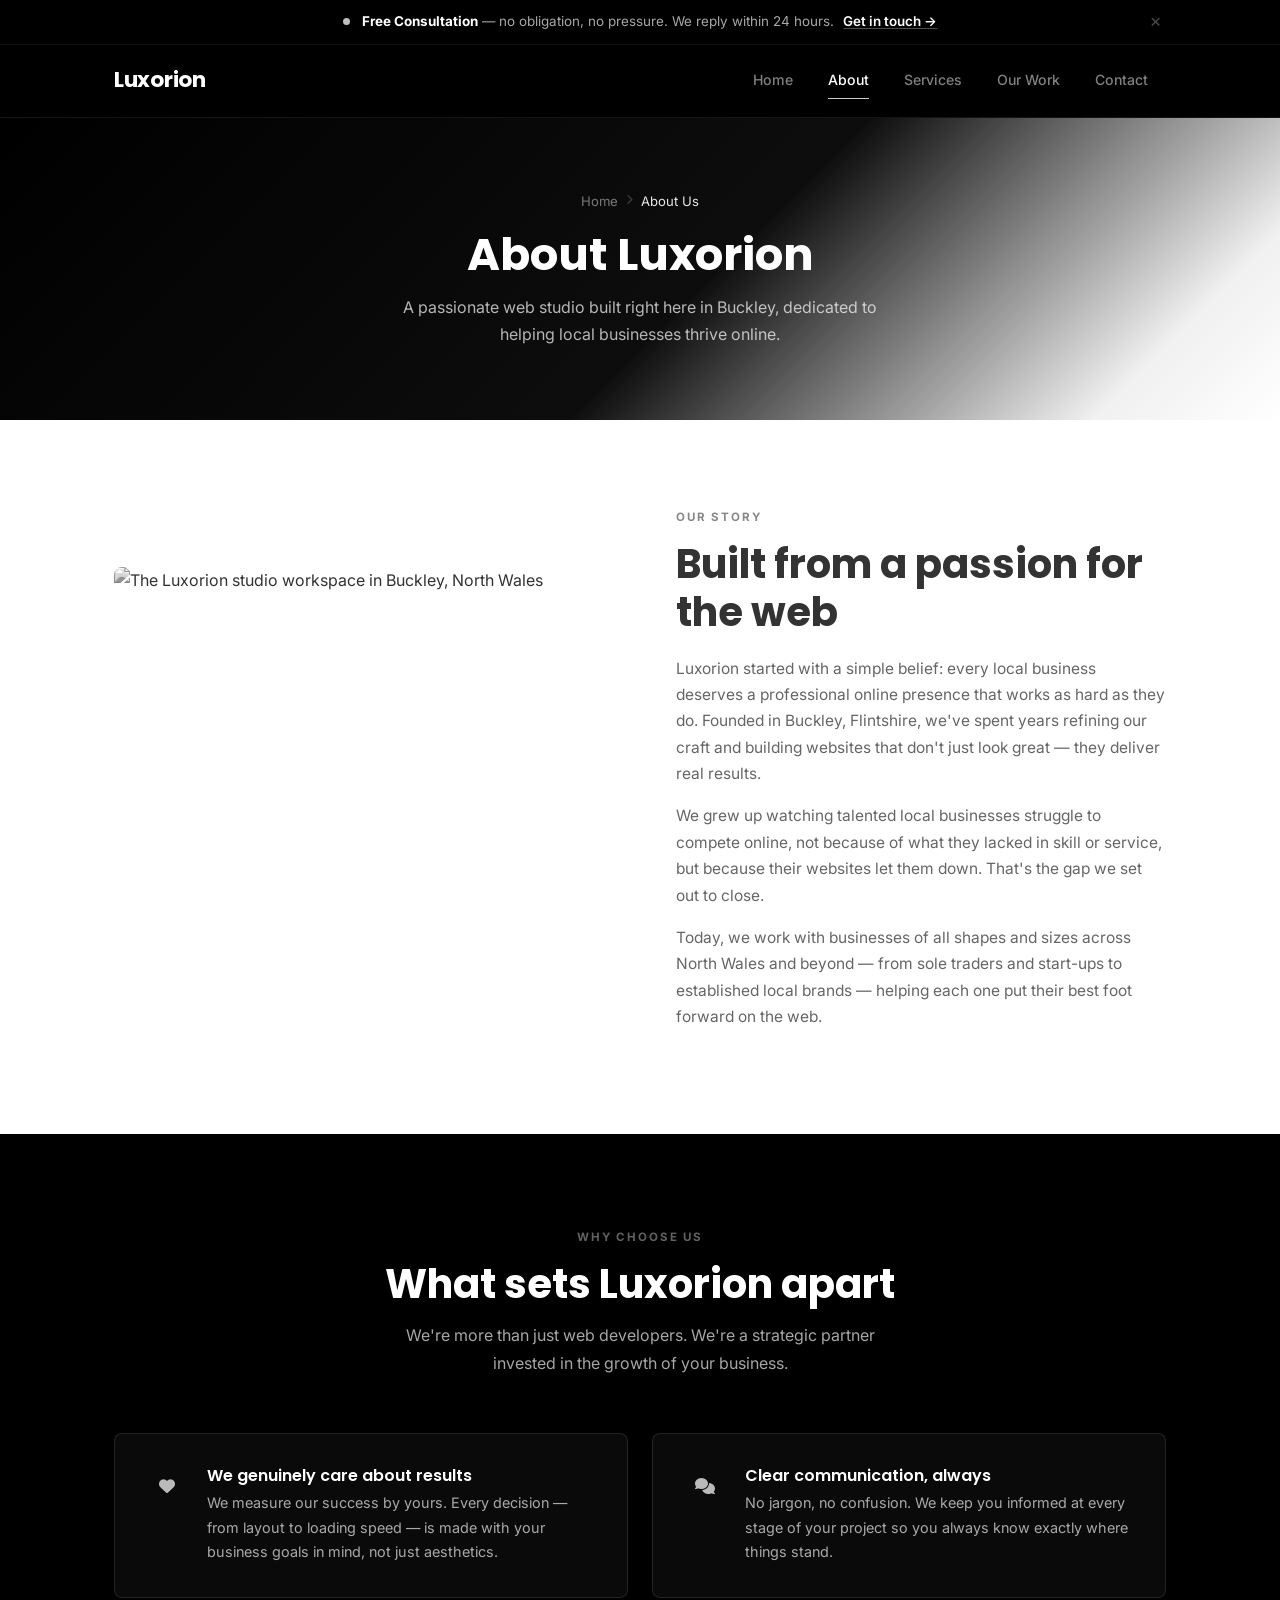
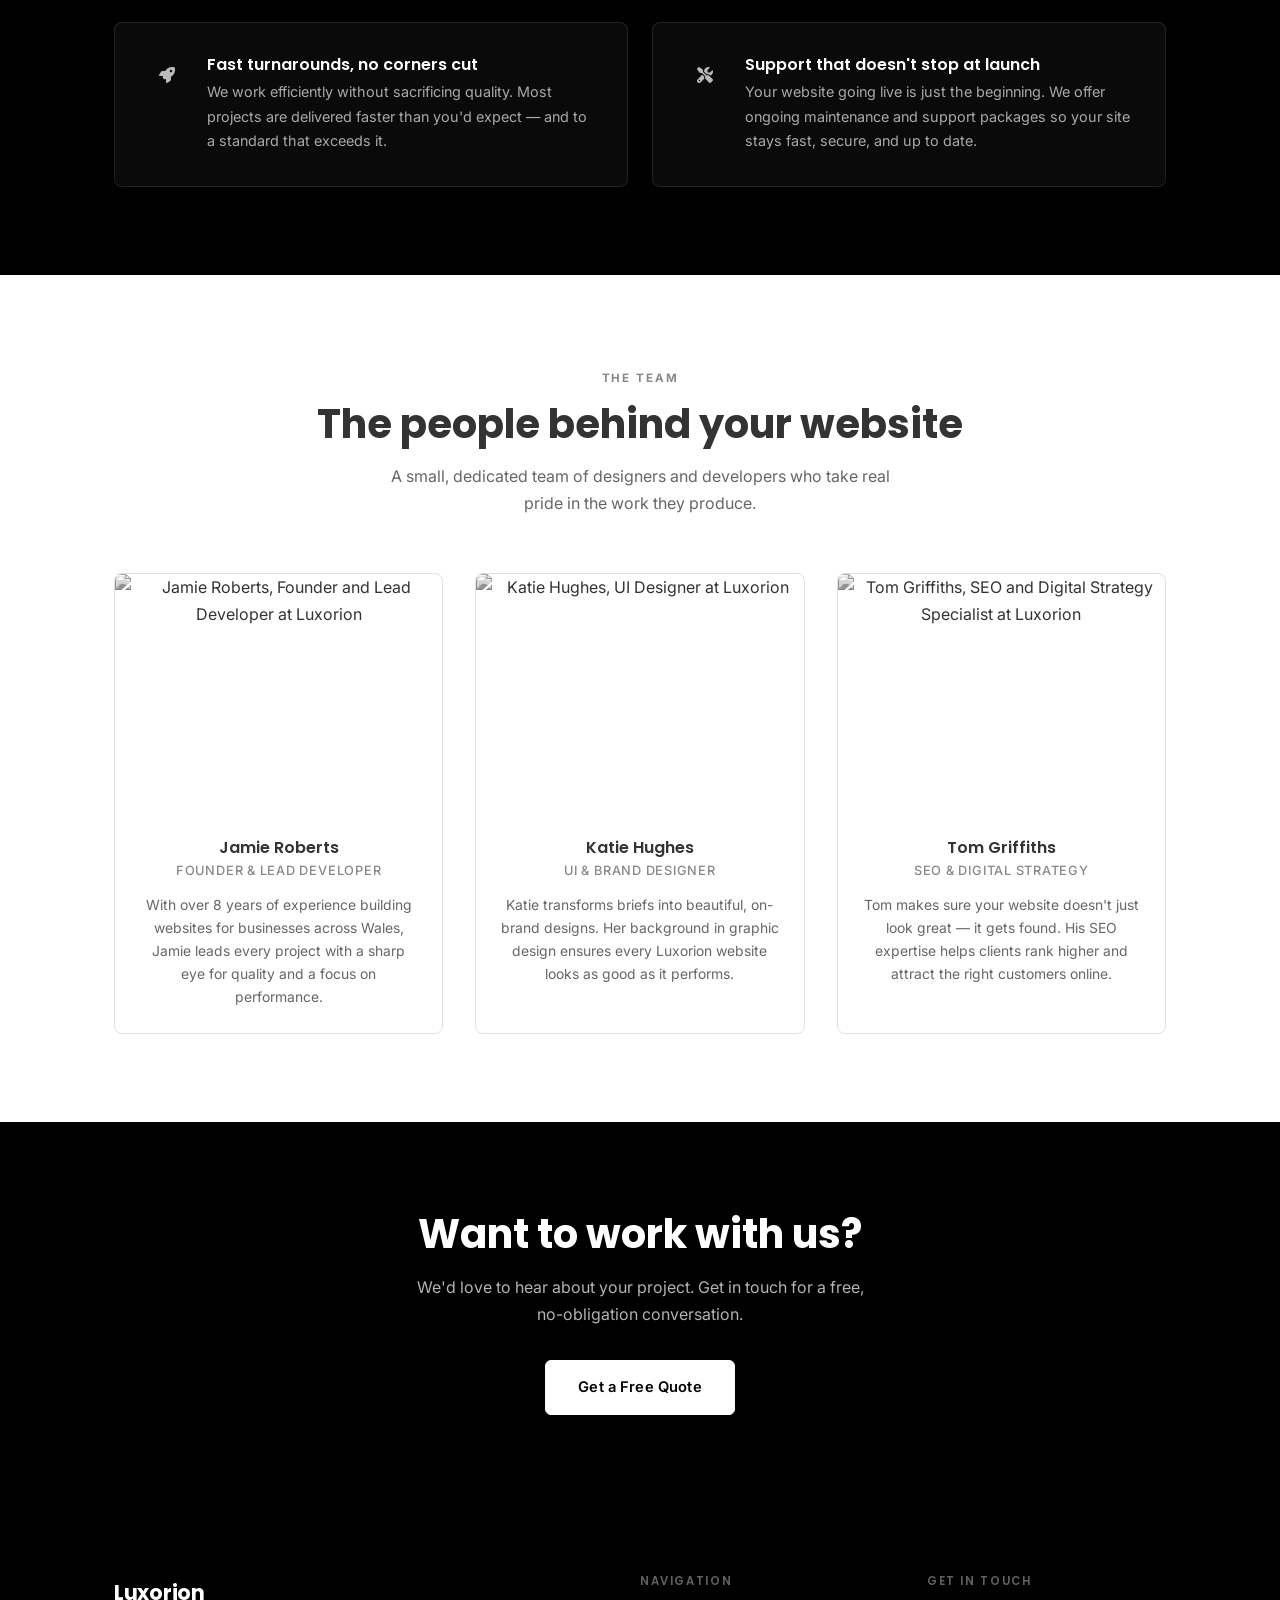
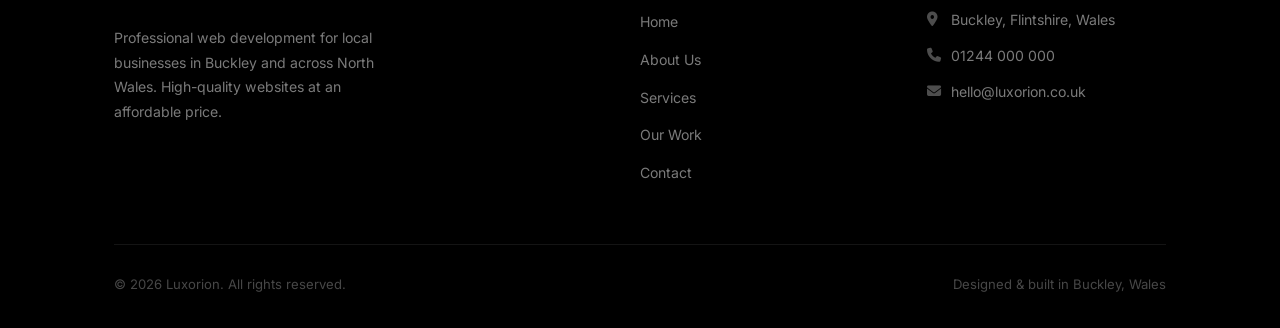
==== commit f938d4a3: "full site dark/gradient redesign - Nav, promo bar, hero: unified black top section - Stats strip: bl" ====
--- a/about.html
+++ b/about.html
@@ -11,7 +11,7 @@
   <link rel="stylesheet" href="https://cdnjs.cloudflare.com/ajax/libs/font-awesome/6.5.0/css/all.min.css" />
   <link rel="stylesheet" href="styles.css" />
 </head>
-<body>
+<body class="page-about">
 
   <!-- ── Promo Bar ── -->
   <div class="promo-bar" id="promoBar">
--- a/styles.css
+++ b/styles.css
@@ -12,15 +12,15 @@
 
 /* ── Variables ── */
 :root {
-  --navy:       #111111;   /* was brand navy → now near-black */
-  --blue:       #111111;   /* was brand blue → now near-black */
+  --navy:       #333333;
+  --blue:       #333333;
   --light:      #f5f5f5;   /* off-white section backgrounds  */
-  --silver:     #999999;   /* muted/secondary text            */
-  --white:      #ffffff;
-  --text-dark:  #111111;
-  --text-body:  #555555;
-  --blue-dark:  #000000;   /* button hover                   */
-  --border:     #e2e2e2;
+  --silver:     #888888;   /* muted/secondary text            */
+  --white:      #ffffff;   /* primary background — white      */
+  --text-dark:  #333333;   /* primary text — charcoal         */
+  --text-body:  #666666;   /* body text — mid-gray            */
+  --blue-dark:  #1a1a1a;   /* button hover                   */
+  --border:     #e0e0e0;   /* borders — light gray            */
   --shadow-sm:  rgba(0, 0, 0, 0.05);
   --shadow-md:  rgba(0, 0, 0, 0.10);
   --transition: 0.22s ease;
@@ -92,20 +92,20 @@
   border-color: var(--text-dark);
 }
 .btn-primary:hover {
-  background: #333333;
-  border-color: #333333;
+  background: #1a1a1a;
+  border-color: #1a1a1a;
   transform: translateY(-1px);
 }
 
 .btn-outline {
   background: transparent;
+  color: var(--text-dark);
+  border-color: var(--text-dark);
+}
+.btn-outline:hover {
+  background: var(--text-dark);
   color: var(--white);
-  border-color: rgba(255, 255, 255, 0.5);
-}
-.btn-outline:hover {
-  background: var(--white);
-  color: var(--text-dark);
-  border-color: var(--white);
+  border-color: var(--text-dark);
   transform: translateY(-1px);
 }
 
@@ -168,8 +168,8 @@
   position: sticky;
   top: 0;
   z-index: 1000;
-  background: var(--white);
-  border-bottom: 1px solid var(--border);
+  background: #000;
+  border-bottom: 1px solid rgba(255,255,255,0.08);
 }
 
 .nav-inner {
@@ -235,7 +235,8 @@
    FOOTER
 ════════════════════════════ */
 .site-footer {
-  background: var(--text-dark);
+  background: #000;
+  border-top: none;
   padding: 4.5rem 0 2rem;
 }
 
@@ -250,22 +251,22 @@
   font-size: 1.3rem;
   display: inline-block;
   margin-bottom: 1rem;
-  color: var(--white);
+  color: var(--text-dark);
 }
 
 .footer-brand .nav-logo span {
-  color: var(--white);
+  color: var(--text-dark);
 }
 
 .footer-brand p {
   font-size: 0.88rem;
   line-height: 1.75;
   max-width: 280px;
-  color: rgba(255, 255, 255, 0.45);
+  color: var(--text-body);
 }
 
 .footer-col h4 {
-  color: var(--white);
+  color: var(--text-dark);
   font-family: 'Poppins', sans-serif;
   font-size: 0.72rem;
   font-weight: 600;
@@ -279,14 +280,14 @@
 }
 
 .footer-col ul li a {
-  color: rgba(255, 255, 255, 0.45);
+  color: var(--silver);
   font-size: 0.88rem;
   text-decoration: none;
   transition: color var(--transition);
 }
 
 .footer-col ul li a:hover {
-  color: var(--white);
+  color: var(--text-dark);
 }
 
 .footer-contact-item {
@@ -294,19 +295,19 @@
   align-items: flex-start;
   gap: 0.65rem;
   margin-bottom: 0.75rem;
-  color: rgba(255, 255, 255, 0.45);
+  color: var(--text-body);
   font-size: 0.88rem;
 }
 
 .footer-contact-item i {
-  color: rgba(255, 255, 255, 0.55);
+  color: var(--silver);
   margin-top: 0.2rem;
   flex-shrink: 0;
   width: 14px;
 }
 
 .footer-bottom {
-  border-top: 1px solid rgba(255, 255, 255, 0.08);
+  border-top: 1px solid var(--border);
   padding-top: 1.75rem;
   display: flex;
   align-items: center;
@@ -317,7 +318,7 @@
 
 .footer-bottom p {
   font-size: 0.82rem;
-  color: rgba(255, 255, 255, 0.3);
+  color: var(--silver);
   margin: 0;
 }
 
@@ -326,8 +327,9 @@
    PROMO ANNOUNCEMENT BAR
 ════════════════════════════ */
 .promo-bar {
-  background: var(--text-dark);
-  color: var(--white);
+  background: #000;
+  color: rgba(255,255,255,0.75);
+  border-bottom: 1px solid rgba(255,255,255,0.07);
   padding: 0.65rem 0;
   position: relative;
   overflow: hidden;
@@ -356,7 +358,7 @@
   width: 7px;
   height: 7px;
   border-radius: 50%;
-  background: var(--white);
+  background: var(--text-dark);
   flex-shrink: 0;
   animation: pulse 1.8s ease infinite;
 }
@@ -368,17 +370,17 @@
 
 .promo-msg {
   font-size: 0.84rem;
-  color: rgba(255,255,255,0.88);
+  color: var(--text-body);
   text-align: center;
   transition: opacity 0.4s ease;
 }
 
 .promo-msg strong {
-  color: var(--white);
+  color: var(--text-dark);
 }
 
 .promo-msg a {
-  color: var(--white);
+  color: var(--text-dark);
   font-weight: 600;
   text-decoration: underline;
   text-underline-offset: 2px;
@@ -387,7 +389,7 @@
 }
 
 .promo-msg a:hover {
-  opacity: 0.75;
+  opacity: 0.65;
 }
 
 .promo-close {
@@ -395,7 +397,7 @@
   right: 1.5rem;
   background: none;
   border: none;
-  color: rgba(255,255,255,0.5);
+  color: var(--silver);
   font-size: 1.2rem;
   cursor: pointer;
   line-height: 1;
@@ -404,7 +406,7 @@
 }
 
 .promo-close:hover {
-  color: var(--white);
+  color: var(--text-dark);
 }
 
 
@@ -412,9 +414,9 @@
    STATS STRIP
 ════════════════════════════ */
 .stats-strip {
-  background: var(--white);
-  border-top: 1px solid var(--border);
-  border-bottom: 1px solid var(--border);
+  background: linear-gradient(to bottom, #000 0%, #000 70%, #ffffff 100%);
+  border-top: none;
+  border-bottom: none;
   padding: 2.75rem 0;
 }
 
@@ -530,9 +532,26 @@
    HOME — HERO
 ════════════════════════════ */
 .hero {
-  background: var(--text-dark);
+  background: #000000;
+  border-bottom: none;
   padding: 7rem 0 6rem;
   text-align: center;
+  position: relative;
+  overflow: hidden;
+}
+
+#moleculeCanvas {
+  position: absolute;
+  top: 0;
+  left: 0;
+  width: 100%;
+  height: 100%;
+  pointer-events: none;
+}
+
+.hero .container {
+  position: relative;
+  z-index: 1;
 }
 
 .hero-content {
@@ -541,7 +560,7 @@
 }
 
 .hero .eyebrow {
-  color: rgba(255, 255, 255, 0.45);
+  color: rgba(255, 255, 255, 0.55);
   background: transparent;
   border: none;
   padding: 0;
@@ -550,7 +569,7 @@
 }
 
 .hero h1 {
-  color: var(--white);
+  color: #ffffff;
   font-size: clamp(2.6rem, 6vw, 4rem);
   margin-bottom: 1.5rem;
   letter-spacing: -1.5px;
@@ -558,10 +577,31 @@
 }
 
 .hero p {
-  color: rgba(255, 255, 255, 0.6);
+  color: rgba(255, 255, 255, 0.78);
   font-size: 1.05rem;
   max-width: 560px;
   margin: 0 auto 2.5rem;
+}
+
+.hero .btn-primary {
+  background: #ffffff;
+  color: #0a0a0a;
+  border-color: #ffffff;
+}
+.hero .btn-primary:hover {
+  background: rgba(255, 255, 255, 0.88);
+  border-color: rgba(255, 255, 255, 0.88);
+  transform: translateY(-1px);
+}
+
+.hero .btn-outline {
+  color: #ffffff;
+  border-color: rgba(255, 255, 255, 0.55);
+}
+.hero .btn-outline:hover {
+  background: #ffffff;
+  color: #0a0a0a;
+  border-color: #ffffff;
 }
 
 .hero-actions {
@@ -624,7 +664,7 @@
    HOME — TESTIMONIALS
 ════════════════════════════ */
 .testimonials-section {
-  background: var(--light);
+  background: #000;
 }
 
 .testimonials-grid {
@@ -680,32 +720,34 @@
    HOME — CTA BANNER
 ════════════════════════════ */
 .cta-banner {
-  background: var(--text-dark);
+  background: #000;
+  border-top: none;
+  border-bottom: none;
   padding: 5.5rem 0;
   text-align: center;
 }
 
 .cta-banner h2 {
-  color: var(--white);
+  color: #fff;
   margin-bottom: 1rem;
 }
 
 .cta-banner p {
-  color: rgba(255, 255, 255, 0.55);
+  color: rgba(255,255,255,0.7);
   font-size: 1rem;
   max-width: 460px;
   margin: 0 auto 2rem;
 }
 
 .cta-banner .btn-primary {
-  background: var(--white);
-  color: var(--text-dark);
-  border-color: var(--white);
+  background: #fff;
+  color: #000;
+  border-color: #fff;
 }
 
 .cta-banner .btn-primary:hover {
-  background: var(--light);
-  border-color: var(--light);
+  background: rgba(255,255,255,0.88);
+  border-color: rgba(255,255,255,0.88);
 }
 
 
@@ -713,19 +755,20 @@
    PAGE BANNER (inner pages)
 ════════════════════════════ */
 .page-banner {
-  background: var(--text-dark);
+  background: linear-gradient(to bottom, #000 0%, #0a0a0a 60%, #f0f0f0 90%, #fff 100%);
+  border-bottom: none;
   padding: 4.5rem 0;
   text-align: center;
 }
 
 .page-banner h1 {
-  color: var(--white);
+  color: #fff;
   font-size: clamp(2rem, 4vw, 2.8rem);
   margin-bottom: 0.75rem;
 }
 
 .page-banner p {
-  color: rgba(255, 255, 255, 0.5);
+  color: rgba(255,255,255,0.7);
   font-size: 1rem;
   max-width: 500px;
   margin: 0 auto;
@@ -741,21 +784,21 @@
 }
 
 .breadcrumb a {
-  color: rgba(255, 255, 255, 0.4);
+  color: rgba(255,255,255,0.45);
   text-decoration: none;
   transition: color var(--transition);
 }
 
 .breadcrumb a:hover {
-  color: rgba(255, 255, 255, 0.8);
+  color: #fff;
 }
 
 .breadcrumb span {
-  color: rgba(255, 255, 255, 0.8);
+  color: rgba(255,255,255,0.9);
 }
 
 .breadcrumb i {
-  color: rgba(255, 255, 255, 0.25);
+  color: rgba(255,255,255,0.2);
   font-size: 0.65rem;
 }
 
@@ -802,7 +845,7 @@
 
 /* Why Choose Us */
 .why-us {
-  background: var(--light);
+  background: #000;
 }
 
 .why-us-grid {
@@ -967,16 +1010,18 @@
 }
 
 .services-cta {
-  background: var(--light);
+  background: #000;
   padding: 5.5rem 0;
   text-align: center;
 }
 
 .services-cta h2 {
+  color: #fff;
   margin-bottom: 1rem;
 }
 
 .services-cta p {
+  color: rgba(255,255,255,0.7);
   font-size: 1rem;
   max-width: 460px;
   margin: 0 auto 2rem;
@@ -1391,4 +1436,156 @@
   .promo-msg {
     font-size: 0.78rem;
   }
-}
+  .stat-item {
+    border-bottom: 1px solid rgba(255,255,255,0.1);
+  }
+  .stat-item:nth-child(odd) {
+    border-right: 1px solid rgba(255,255,255,0.1);
+  }
+}
+
+
+/* ════════════════════════════
+   DARK-THEME OVERRIDES
+   Colours for elements on black / near-black backgrounds
+════════════════════════════ */
+
+/* ── Nav (dark) ── */
+.site-header .nav-logo        { color: #fff; }
+.site-header .nav-logo span   { color: #fff; }
+.site-header .nav-toggle      { color: rgba(255,255,255,0.75); }
+.nav-links a                  { color: rgba(255,255,255,0.5); }
+.nav-links a:hover,
+.nav-links a.active           { color: #fff; border-bottom-color: rgba(255,255,255,0.8); }
+
+/* ── Promo bar text ── */
+.promo-pulse                  { background: rgba(255,255,255,0.75); }
+.promo-msg                    { color: rgba(255,255,255,0.65); }
+.promo-msg strong             { color: #fff; }
+.promo-msg a                  { color: #fff; text-decoration-color: rgba(255,255,255,0.3); }
+.promo-close                  { color: rgba(255,255,255,0.3); }
+.promo-close:hover            { color: #fff; }
+
+/* ── Stats strip (dark → white gradient; numbers white) ── */
+.stats-strip .stat-number     { color: #fff; }
+.stats-strip .stat-suffix     { color: #fff; }
+.stats-strip .stat-item p     { color: rgba(255,255,255,0.45); }
+
+/* ── Testimonials section ── */
+.testimonials-section .section-header h2     { color: #fff; }
+.testimonials-section .section-header p      { color: rgba(255,255,255,0.65); }
+.testimonials-section .section-header .eyebrow { color: rgba(255,255,255,0.38); }
+.testimonials-section .testimonial-card      { background: rgba(255,255,255,0.04); border-color: rgba(255,255,255,0.1); }
+.testimonials-section .testimonial-card:hover { border-color: rgba(255,255,255,0.22); }
+.testimonials-section .testimonial-card p    { color: rgba(255,255,255,0.7); }
+.testimonials-section .testimonial-author strong { color: #fff; }
+.testimonials-section .testimonial-author span   { color: rgba(255,255,255,0.42); }
+.testimonials-section .stars                 { color: rgba(255,255,255,0.85); opacity: 1; }
+
+/* ── Why Us section ── */
+.why-us .section-header h2     { color: #fff; }
+.why-us .section-header p      { color: rgba(255,255,255,0.65); }
+.why-us .section-header .eyebrow { color: rgba(255,255,255,0.38); }
+.why-us .why-card              { background: rgba(255,255,255,0.04); border-color: rgba(255,255,255,0.1); }
+.why-us .why-card:hover        { border-color: rgba(255,255,255,0.24); box-shadow: none; }
+.why-us .why-card h3           { color: #fff; }
+.why-us .why-card p            { color: rgba(255,255,255,0.65); }
+.why-us .why-icon              { color: rgba(255,255,255,0.72); }
+
+/* ── Services CTA ── */
+.services-cta .btn-primary      { background: #fff; color: #000; border-color: #fff; }
+.services-cta .btn-primary:hover { background: rgba(255,255,255,0.88); border-color: rgba(255,255,255,0.88); }
+
+/* ── Footer ── */
+.site-footer .nav-logo          { color: #fff; }
+.site-footer .nav-logo span     { color: #fff; }
+.site-footer .footer-brand p    { color: rgba(255,255,255,0.48); }
+.site-footer .footer-col h4     { color: rgba(255,255,255,0.38); }
+.site-footer .footer-col ul li a { color: rgba(255,255,255,0.48); }
+.site-footer .footer-col ul li a:hover { color: #fff; }
+.site-footer .footer-contact-item { color: rgba(255,255,255,0.48); }
+.site-footer .footer-contact-item i { color: rgba(255,255,255,0.3); }
+.site-footer .footer-bottom     { border-top-color: rgba(255,255,255,0.08); }
+.site-footer .footer-bottom p   { color: rgba(255,255,255,0.28); }
+
+/* ── Mobile nav dropdown (dark) ── */
+@media (max-width: 768px) {
+  .nav-links {
+    background: #000;
+    border-bottom: 1px solid rgba(255,255,255,0.1);
+  }
+  .nav-links a {
+    color: rgba(255,255,255,0.55);
+    border-left: 2px solid transparent;
+  }
+  .nav-links a.active,
+  .nav-links a:hover {
+    color: #fff;
+    border-left-color: #fff;
+    border-bottom-color: transparent;
+  }
+}
+
+
+/* ════════════════════════════
+   SECTION-DARK UTILITY
+   Apply to any section that needs a full-black background with white content
+════════════════════════════ */
+.section-dark                           { background: #000; }
+.section-dark h2, .section-dark h3      { color: #fff; }
+.section-dark p                         { color: rgba(255,255,255,0.65); }
+.section-dark .eyebrow                  { color: rgba(255,255,255,0.38); }
+.section-dark .section-header p         { color: rgba(255,255,255,0.65); }
+.section-dark .service-card             { background: rgba(255,255,255,0.04); border-color: rgba(255,255,255,0.1); }
+.section-dark .service-card:hover       { border-color: rgba(255,255,255,0.26); box-shadow: 0 4px 20px rgba(255,255,255,0.03); }
+.section-dark .service-icon             { color: rgba(255,255,255,0.72); }
+.section-dark .service-link             { color: rgba(255,255,255,0.82); text-decoration-color: rgba(255,255,255,0.18); }
+.section-dark .service-link:hover       { text-decoration-color: rgba(255,255,255,0.7); }
+.section-dark .highlight-card          { background: rgba(255,255,255,0.04); border-color: rgba(255,255,255,0.1); }
+.section-dark .highlight-card:hover    { border-color: rgba(255,255,255,0.26); }
+.section-dark .highlight-icon          { color: rgba(255,255,255,0.72); }
+
+
+/* ════════════════════════════
+   PER-PAGE GRADIENT DIRECTIONS
+   Each inner page gets a unique gradient angle on its banner
+════════════════════════════ */
+body.page-about   .page-banner { background: linear-gradient(135deg, #000 0%, #0d0d0d 55%, #f0f0f0 88%, #fff 100%); }
+body.page-services .page-banner { background: linear-gradient(to right, #000 0%, #0d0d0d 55%, #f0f0f0 88%, #fff 100%); }
+body.page-gallery  .page-banner { background: linear-gradient(to left,  #000 0%, #0d0d0d 55%, #f0f0f0 88%, #fff 100%); }
+body.page-contact  .page-banner { background: linear-gradient(225deg,   #000 0%, #0d0d0d 55%, #f0f0f0 88%, #fff 100%); }
+
+
+/* ════════════════════════════
+   HOME — ABOUT SPLIT SECTION
+   Left half (image): black  |  Right half (text): off-white
+════════════════════════════ */
+.section-home-about {
+  padding: 4rem 0;
+  background: linear-gradient(to right, #000 0%, #111 42%, #f5f5f5 56%, #f5f5f5 100%);
+}
+@media (max-width: 992px) {
+  .section-home-about {
+    background: linear-gradient(to bottom, #111 0%, #f5f5f5 50%);
+  }
+}
+
+
+/* ════════════════════════════
+   GALLERY PAGE — subtle diagonal tint
+════════════════════════════ */
+body.page-gallery .gallery-section {
+  background: linear-gradient(135deg, #f4f4f4 0%, #fff 45%, #f4f4f4 100%);
+}
+
+
+/* ════════════════════════════
+   CONTACT PAGE — dark map section
+════════════════════════════ */
+body.page-contact .map-section {
+  background: #000;
+}
+body.page-contact .map-section .section-header h2  { color: #fff; }
+body.page-contact .map-section .section-header p   { color: rgba(255,255,255,0.65); }
+body.page-contact .map-section .eyebrow            { color: rgba(255,255,255,0.38); }
+body.page-contact .map-wrapper                     { border-color: rgba(255,255,255,0.1); }
